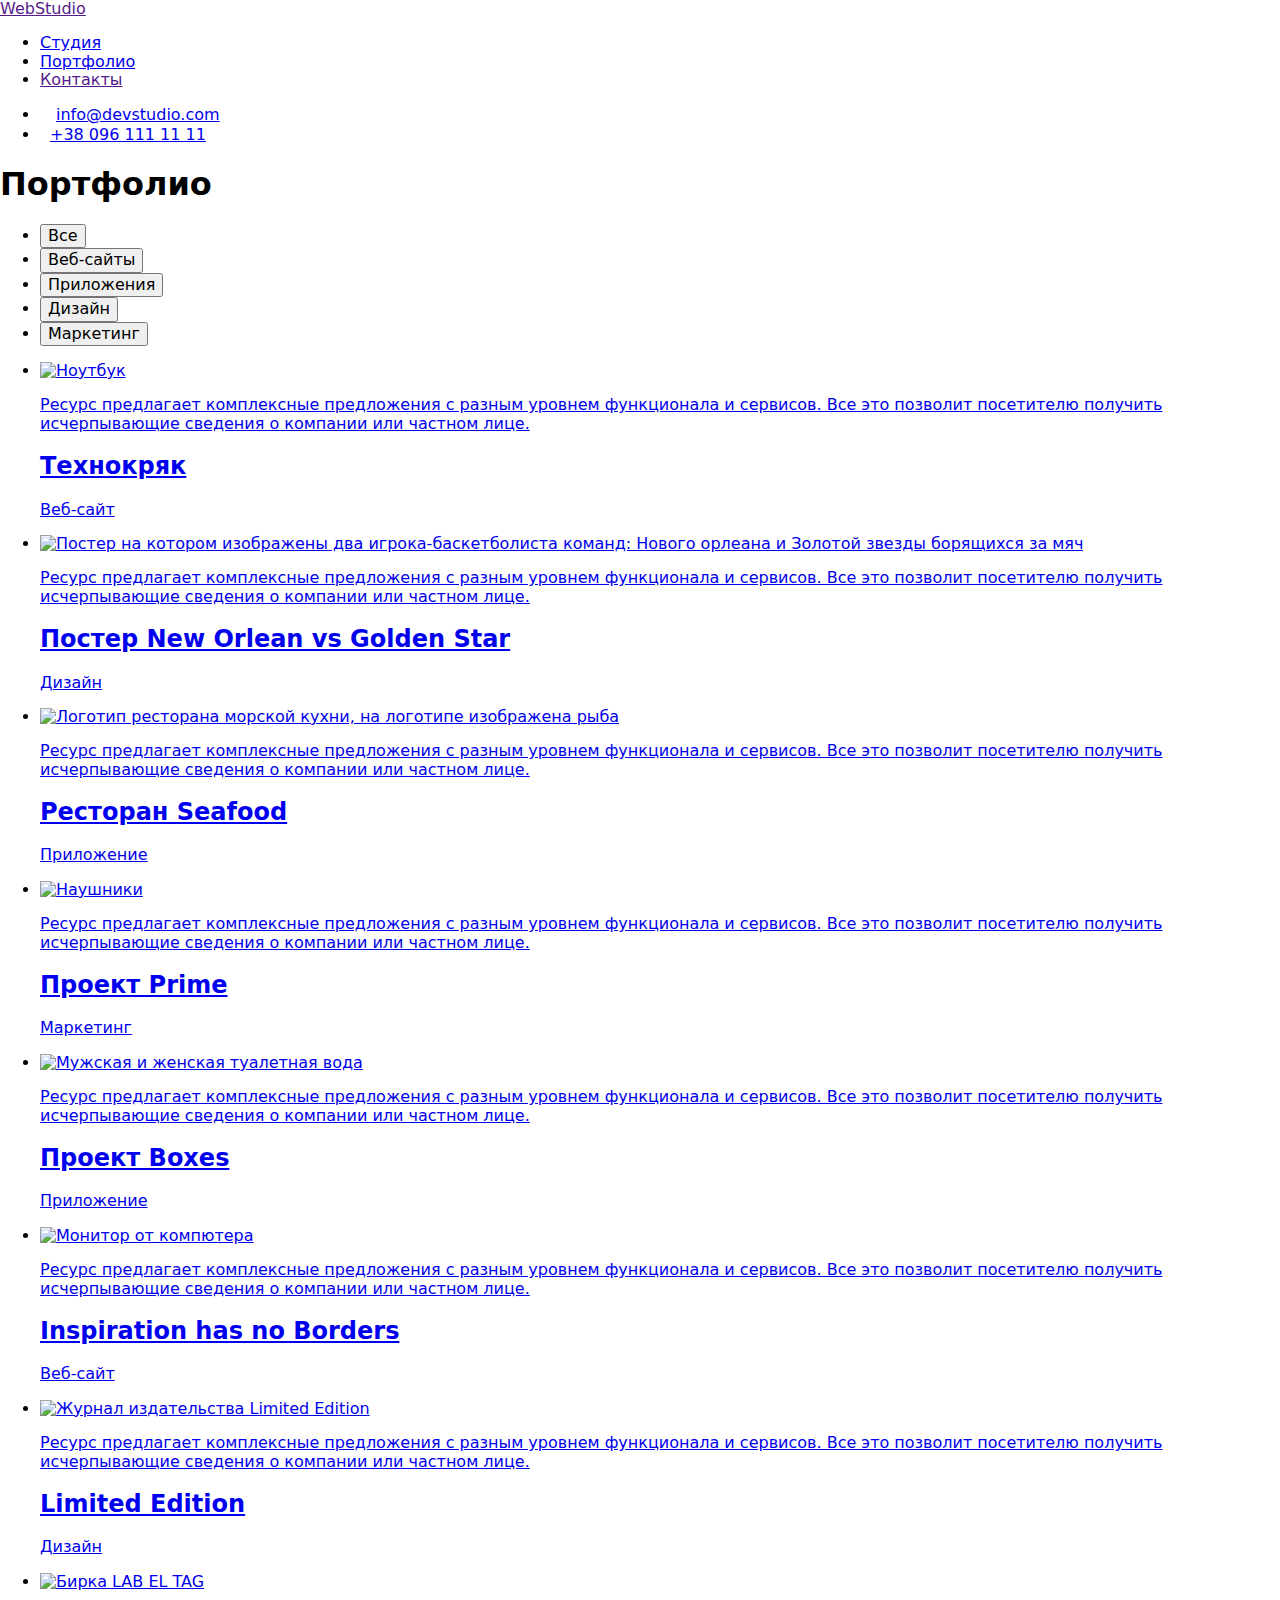
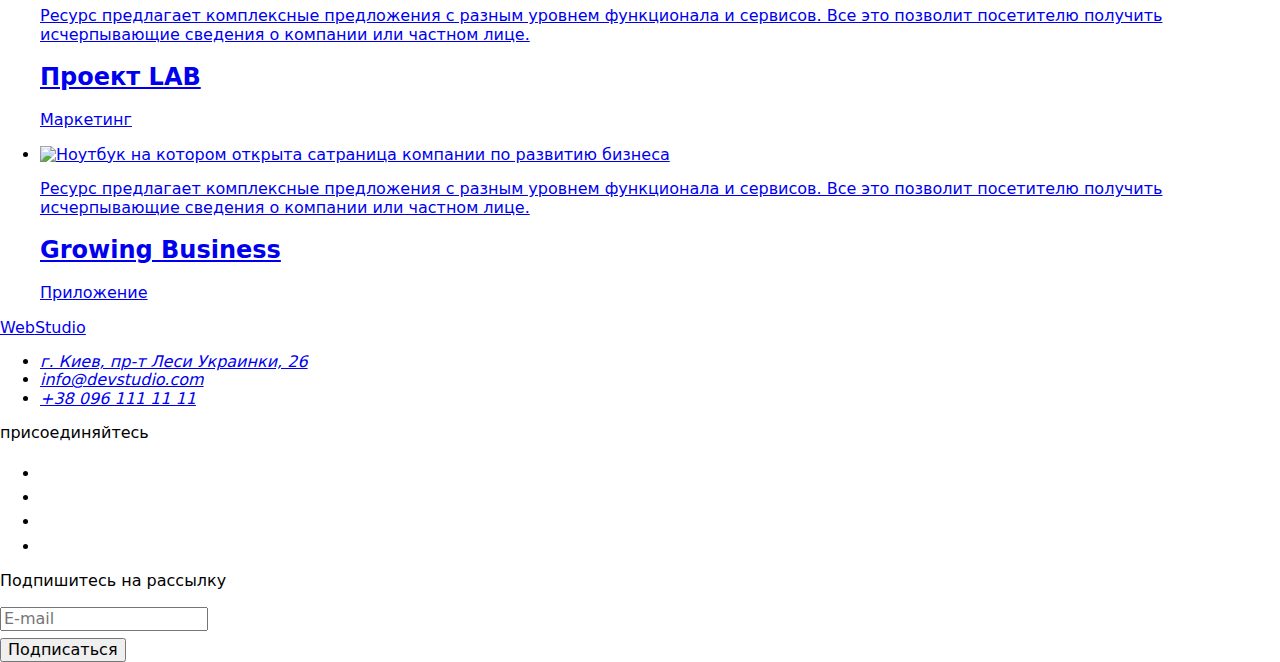
==== portfolio.html @ 3c541a1c "Add files via upload" ====
<!DOCTYPE html>
<html lang="ru">
  <head>
    <meta charset="UTF-8" />
    <meta http-equiv="X-UA-Compatible" content="IE=edge" />
    <meta name="viewport" content="width=device-width, initial-scale=1.0" />
    <title>Portfolio</title>
    <link rel="preconnect" href="https://fonts.googleapis.com" />
    <link rel="preconnect" href="https://fonts.gstatic.com" crossorigin />
    <link
      href="https://fonts.googleapis.com/css2?family=Raleway:wght@700&family=Roboto:wght@400;500;700;900&display=swap"
      rel="stylesheet"
    />
    <link
      rel="stylesheet"
      href="https://cdn.jsdelivr.net/npm/modern-normalize@1.1.0/modern-normalize.min.css"
    />
    <link rel="stylesheet" href="./css/styles.css" />
  </head>
  <body>
    <!-- Шапка сайта -->
    <header class="header-line">
      <div class="container main-nav">
        <nav class="main-nav">
          <a href="" class="logo link"><span class="accent">Web</span>Studio</a>
          <ul class="navigation-header-list list">
            <li class="item"><a href="index.html" class="link">Студия</a></li>
            <li class="item"><a href="portfolio.html" class="link current">Портфолио</a></li>
            <li class="item"><a href="" class="link">Контакты</a></li>
          </ul>
        </nav>
        <ul class="contacts-header-list list">
          <li class="item">
            <a href="mailto:info@devstudio.com" class="email link"
              ><svg class="icon-header" width="16" height="12">
                <use href="./images/sprite.svg#icon-envelope"></use></svg
              >info@devstudio.com</a
            >
          </li>
          <li class="item">
            <a href="tel:+380961111111" class="phone link"
              ><svg class="icon-header" width="10" height="16">
                <use href="./images/sprite.svg#icon-smartphone"></use></svg
              >+38 096 111 11 11</a
            >
          </li>
        </ul>
      </div>
    </header>
    <main>
      <!-- Портфолио -->
      <section class="section portfolio">
        <div class="container">
          <h1 class="visually-hidden">Портфолио</h1>
          <!-- Фильтр представленый списком кнопок -->
          <ul class="button-list list">
            <li class="btn-item"><button type="button" class="portfolio-btn">Все</button></li>
            <li class="btn-item"><button type="button" class="portfolio-btn">Веб-сайты</button></li>
            <li class="btn-item">
              <button type="button" class="portfolio-btn">Приложения</button>
            </li>
            <li class="btn-item"><button type="button" class="portfolio-btn">Дизайн</button></li>
            <li class="btn-item"><button type="button" class="portfolio-btn">Маркетинг</button></li>
          </ul>
          <!-- Элементы фильтруущиеся списком кнопок -->
          <ul class="portfolio-list list">
            <li class="portfolio-item">
              <a href="#" class="portfolio-link">
                <div class="picture">
                  <img src="./images/img-P-1.jpg" alt="Ноутбук" width="370" height="294" />
                  <p class="submenu">
                    Ресурс предлагает комплексные предложения с разным уровнем функционала и
                    сервисов. Все это позволит посетителю получить исчерпывающие сведения о компании
                    или частном лице.
                  </p>
                </div>
                <div class="portfolio-content-direction">
                  <h2 class="portfolio-content">Технокряк</h2>
                  <p class="portfolio-direction">Веб-сайт</p>
                </div>
              </a>
            </li>
            <li class="portfolio-item">
              <a href="#" class="portfolio-link">
                <div class="picture">
                  <img
                    src="./images/img-P-2.jpg"
                    alt="Постер на котором изображены два игрока-баскетболиста команд: Нового орлеана и Золотой звезды борящихся за мяч"
                    width="370"
                    height="294"
                  />
                  <p class="submenu">
                    Ресурс предлагает комплексные предложения с разным уровнем функционала и
                    сервисов. Все это позволит посетителю получить исчерпывающие сведения о компании
                    или частном лице.
                  </p>
                </div>
                <div class="portfolio-content-direction">
                  <h2 lang="en" class="portfolio-content">Постер New Orlean vs Golden Star</h2>
                  <p class="portfolio-direction">Дизайн</p>
                </div>
              </a>
            </li>
            <li class="portfolio-item">
              <a href="#" class="portfolio-link">
                <div class="picture">
                  <img
                    src="./images/img-P-3.jpg"
                    alt="Логотип ресторана морской кухни, на логотипе изображена рыба"
                    width="370"
                    height="294"
                  />
                  <p class="submenu">
                    Ресурс предлагает комплексные предложения с разным уровнем функционала и
                    сервисов. Все это позволит посетителю получить исчерпывающие сведения о компании
                    или частном лице.
                  </p>
                </div>
                <div class="portfolio-content-direction">
                  <h2 lang="en" class="portfolio-content">Ресторан Seafood</h2>
                  <p class="portfolio-direction">Приложение</p>
                </div>
              </a>
            </li>
            <li class="portfolio-item">
              <a href="#" class="portfolio-link">
                <div class="picture">
                  <img src="./images/img-P-4.jpg" alt="Наушники" width="370" height="294" />
                  <p class="submenu">
                    Ресурс предлагает комплексные предложения с разным уровнем функционала и
                    сервисов. Все это позволит посетителю получить исчерпывающие сведения о компании
                    или частном лице.
                  </p>
                </div>
                <div class="portfolio-content-direction">
                  <h2 lang="en" class="portfolio-content">Проект Prime</h2>
                  <p class="portfolio-direction">Маркетинг</p>
                </div>
              </a>
            </li>
            <li class="portfolio-item">
              <a href="#" class="portfolio-link">
                <div class="picture">
                  <img
                    src="./images/img-P-5.jpg"
                    alt="Мужская и женская туалетная вода"
                    width="370"
                    height="294"
                  />
                  <p class="submenu">
                    Ресурс предлагает комплексные предложения с разным уровнем функционала и
                    сервисов. Все это позволит посетителю получить исчерпывающие сведения о компании
                    или частном лице.
                  </p>
                </div>
                <div class="portfolio-content-direction">
                  <h2 lang="en" class="portfolio-content">Проект Boxes</h2>
                  <p class="portfolio-direction">Приложение</p>
                </div>
              </a>
            </li>
            <li class="portfolio-item">
              <a href="#" class="portfolio-link">
                <div class="picture">
                  <img
                    src="./images/img-P-6.jpg"
                    alt="Монитор от компютера"
                    width="370"
                    height="294"
                  />
                  <p class="submenu">
                    Ресурс предлагает комплексные предложения с разным уровнем функционала и
                    сервисов. Все это позволит посетителю получить исчерпывающие сведения о компании
                    или частном лице.
                  </p>
                </div>
                <div class="portfolio-content-direction">
                  <h2 lang="en" class="portfolio-content">Inspiration has no Borders</h2>
                  <p class="portfolio-direction">Веб-сайт</p>
                </div>
              </a>
            </li>
            <li class="portfolio-item">
              <a href="#" class="portfolio-link">
                <div class="picture">
                  <img
                    src="./images/img-P-7.jpg"
                    alt="Журнал издательства Limited Edition"
                    width="370"
                    height="294"
                  />
                  <p class="submenu">
                    Ресурс предлагает комплексные предложения с разным уровнем функционала и
                    сервисов. Все это позволит посетителю получить исчерпывающие сведения о компании
                    или частном лице.
                  </p>
                </div>
                <div class="portfolio-content-direction">
                  <h2 lang="en" class="portfolio-content">Limited Edition</h2>
                  <p class="portfolio-direction">Дизайн</p>
                </div>
              </a>
            </li>
            <li class="portfolio-item">
              <a href="#" class="portfolio-link">
                <div class="picture">
                  <img src="./images/img-P-8.jpg" alt="Бирка LAB EL TAG" width="370" height="294" />
                  <p class="submenu">
                    Ресурс предлагает комплексные предложения с разным уровнем функционала и
                    сервисов. Все это позволит посетителю получить исчерпывающие сведения о компании
                    или частном лице.
                  </p>
                </div>
                <div class="portfolio-content-direction">
                  <h2 lang="en" class="portfolio-content">Проект LAB</h2>
                  <p class="portfolio-direction">Маркетинг</p>
                </div>
              </a>
            </li>
            <li class="portfolio-item">
              <a href="#" class="portfolio-link">
                <div class="picture">
                  <img
                    src="./images/img-P-9.jpg"
                    alt="Ноутбук на котором открыта сатраница компании по развитию бизнеса"
                    width="370"
                    height="294"
                  />
                  <p class="submenu">
                    Ресурс предлагает комплексные предложения с разным уровнем функционала и
                    сервисов. Все это позволит посетителю получить исчерпывающие сведения о компании
                    или частном лице.
                  </p>
                </div>
                <div class="portfolio-content-direction">
                  <h2 lang="en" class="portfolio-content">Growing Business</h2>
                  <p class="portfolio-direction">Приложение</p>
                </div>
              </a>
            </li>
          </ul>
        </div>
      </section>
    </main>
    <!-- Подвал сайта -->
    <footer class="footer">
      <div class="container contacts">
        <div class="address-contacts">
          <a href="./index.html" class="footer-logo link"><span class="accent">Web</span>Studio</a>
          <address>
            <ul class="footer-list list">
              <li class="footer-item">
                <a
                  href="https://goo.gl/maps/5S5dMyk2Rb5R47MP8"
                  target="_blank"
                  rel="noopener noreferrer"
                  class="footer-office link"
                  >г. Киев, пр-т Леси Украинки, 26</a
                >
              </li>
              <li class="footer-item">
                <a href="mailto:info@devstudio.com" class="footer-contact link"
                  >info@devstudio.com</a
                >
              </li>
              <li class="footer-item">
                <a href="tel:+380961111111" class="footer-contact link">+38 096 111 11 11</a>
              </li>
            </ul>
          </address>
        </div>
        <div class="socials-contacts">
          <p class="team-name-footer">присоединяйтесь</p>
          <ul class="socials-footer list">
            <li class="socials-item">
              <a
                class="socials-link-footer link"
                href=""
                target="_blank"
                rel="noopener noreferrer"
                aria-label="иконка Instagram"
              >
                <svg class="socials-icom" width="20" height="20">
                  <use href="./images/sprite.svg#icon-instagram"></use>
                </svg>
              </a>
            </li>
            <li class="socials-item">
              <a
                class="socials-link-footer link"
                href=""
                target="_blank"
                rel="noopener noreferrer"
                aria-label="иконка Twitter"
              >
                <svg class="socials-icom" width="20" height="20">
                  <use href="./images/sprite.svg#icon-twitter"></use>
                </svg>
              </a>
            </li>
            <li class="socials-item">
              <a
                class="socials-link-footer link"
                href=""
                target="_blank"
                rel="noopener noreferrer"
                aria-label="иконка Facebook"
              >
                <svg class="socials-icom" width="20" height="20">
                  <use href="./images/sprite.svg#icon-facebook"></use>
                </svg>
              </a>
            </li>
            <li class="socials-item">
              <a
                class="socials-link-footer link"
                href=""
                target="_blank"
                rel="noopener noreferrer"
                aria-label="иконка Linkedin"
              >
                <svg class="socials-icom" width="20" height="20">
                  <use href="./images/sprite.svg#icon-linkedin"></use>
                </svg>
              </a>
            </li>
          </ul>
        </div>
        <div class="footer-mailing-lists">
          <p class="invitation-mailing-lists">Подпишитесь на рассылку</p>
          <form class="box-invitation-mailing-lists">
            <div class="footer-mailing-address">
              <label class="mailing-address-mailing-lists" for="footer-mailing-address">
                <input
                  type="email-mailing-lists"
                  class="email-mailing-lists"
                  name="mailing-address-mailing-lists"
                  id="mailing-address-mailing-listsmail"
                  placeholder="E-mail"
                />
              </label>
            </div>
            <div class="footer-button-subscribe">
              <button class="button-subscribe" type="button-subscribe">Подписаться</button>
              <svg class="icon-send" width="24" height="24"></svg>
            </div>
          </form>
        </div>
      </div>
    </footer>
    <script src="./js/modal.js"></script>
  </body>
</html>
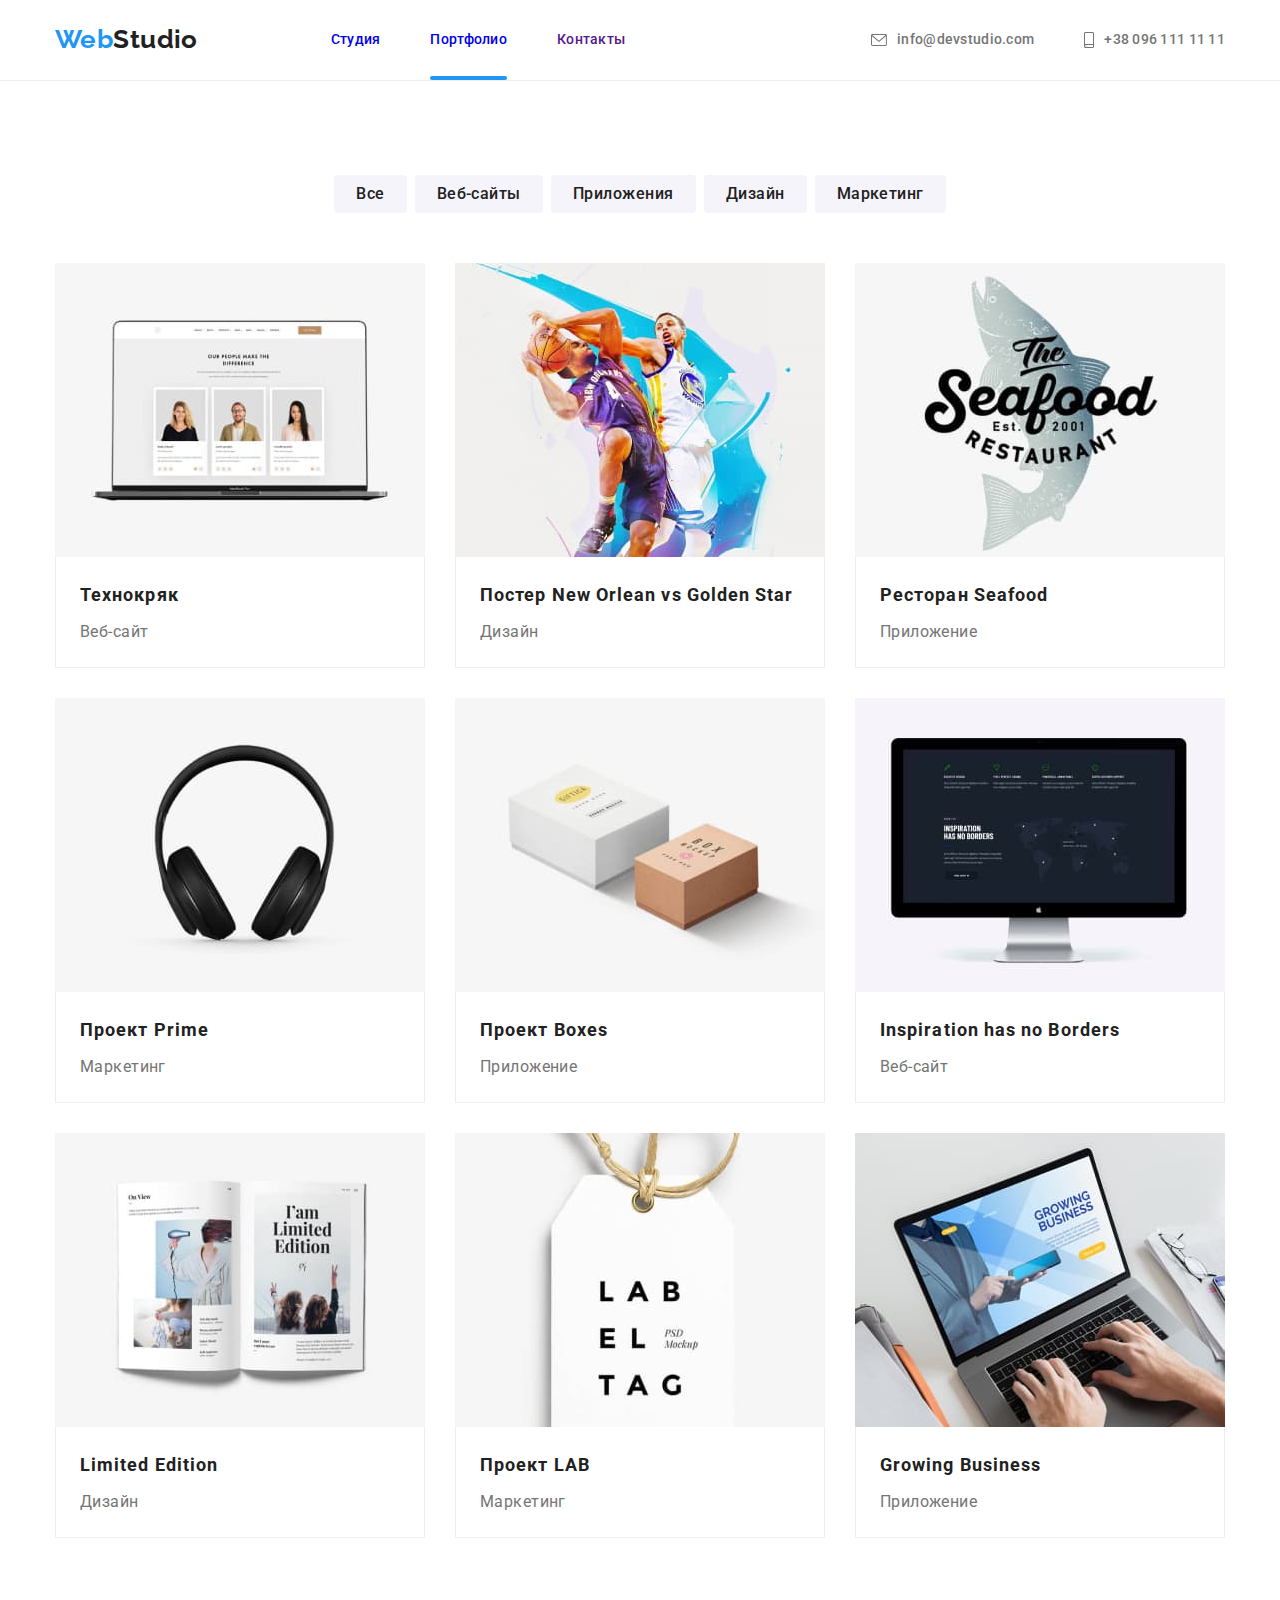
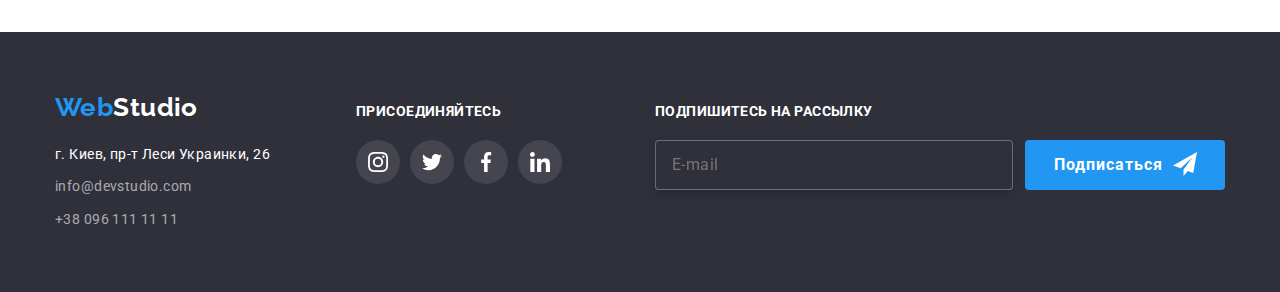
==== commit fe3dca66: "Создал код для хедера и раздела преимущества по методологии ВЕМ" ====
--- a/portfolio.html
+++ b/portfolio.html
@@ -19,27 +19,33 @@
   </head>
   <body>
     <!-- Шапка сайта -->
-    <header class="header-line">
-      <div class="container main-nav">
-        <nav class="main-nav">
-          <a href="" class="logo link"><span class="accent">Web</span>Studio</a>
-          <ul class="navigation-header-list list">
-            <li class="item"><a href="index.html" class="link">Студия</a></li>
-            <li class="item"><a href="portfolio.html" class="link current">Портфолио</a></li>
-            <li class="item"><a href="" class="link">Контакты</a></li>
+    <header class="header__line" id="header">
+      <div class="container header__container">
+        <nav class="header__main-nav">
+          <a href="" class="header__logo-link-list"
+            ><span class="header__accent">Web</span>Studio</a
+          >
+          <ul class="header__navigation-list">
+            <li class="header__navigation-item">
+              <a href="index.html" class="link">Студия</a>
+            </li>
+            <li class="header__navigation-item">
+              <a href="portfolio.html" class="header__link-current">Портфолио</a>
+            </li>
+            <li class="header__navigation-item"><a href="" class="link">Контакты</a></li>
           </ul>
         </nav>
-        <ul class="contacts-header-list list">
-          <li class="item">
-            <a href="mailto:info@devstudio.com" class="email link"
-              ><svg class="icon-header" width="16" height="12">
+        <ul class="header__contacts-list list">
+          <li class="header__contacts-item">
+            <a href="mailto:info@devstudio.com" class="header__contacts-email link"
+              ><svg class="header__icon" width="16" height="12">
                 <use href="./images/sprite.svg#icon-envelope"></use></svg
               >info@devstudio.com</a
             >
           </li>
-          <li class="item">
-            <a href="tel:+380961111111" class="phone link"
-              ><svg class="icon-header" width="10" height="16">
+          <li class="header__contacts-item">
+            <a href="tel:+380961111111" class="header__contacts-phone link"
+              ><svg class="header__icon" width="10" height="16">
                 <use href="./images/sprite.svg#icon-smartphone"></use></svg
               >+38 096 111 11 11</a
             >
--- a/css/styles.css
+++ b/css/styles.css
@@ -0,0 +1,922 @@
+:root {
+  --main-font: 'Roboto', sans-serif;
+  --secondary-font: 'Raleway', sans-serif;
+  /* Цвет текста */
+  --basic-color: #212121;
+  --secondary-color: #757575;
+  --logo-color: #000000;
+  --logo-footer: #ffffff;
+  --contacts-footer: #ffffff;
+  --contacts-list-footer: rgba(255, 255, 255, 0.6);
+  --title: #ffffff;
+  --button: #ffffff;
+  --office: #ffffff;
+  --item: #ffffff;
+  /* Цвет фона */
+  --dark-bg: #2f303a;
+  --secondary-bg: #f5f4fa;
+  /* Акцент цвета текста и фона*/
+  --accent-color: #2196f3;
+  --accent-color-hover: #188ce8;
+  /* Цвет линий*/
+  --card-line: #eeeeee;
+  /* Переменная зазоров между карточками*/
+  --filter-list-card: 30px;
+  /* Функция разделения времени в переходах*/
+  --timing-function: cubic-bezier(0.4, 0, 0.2, 1);
+}
+body {
+  font-family: var(--main-font);
+  color: var(--basic-color);
+  font-size: 14px;
+  letter-spacing: 0.03em;
+  background-color: #ffffff;
+}
+.visually-hidden {
+  position: absolute;
+  width: 1px;
+  height: 1px;
+  margin: -1px;
+  border: 0;
+  padding: 0;
+  white-space: nowrap;
+  clip-path: inset(100%);
+  clip: rect(0 0 0 0);
+  overflow: hidden;
+}
+address {
+  font-style: normal;
+}
+textarea {
+  resize: none;
+  width: 448px;
+  height: 120px;
+  padding: 12px 16px;
+  font-style: normal;
+  font-weight: 400;
+  font-size: 14px;
+  line-height: 1.14px;
+  letter-spacing: 0.01em;
+  color: rgba(117, 117, 117, 0.5);
+}
+/* Убираем маркеры неупорядоченого списка */
+.list {
+  padding: 0;
+  margin: 0;
+  list-style: none;
+}
+/* Убираем декорацыю текста */
+.link {
+  text-decoration: none;
+}
+/* скидываем margin селекторам тегов */
+ul,
+p,
+h1,
+h2,
+h3 {
+  margin-top: 0;
+  margin-bottom: 0;
+}
+img {
+  display: block;
+  max-width: 100%;
+  height: auto;
+}
+.container {
+  margin-left: auto;
+  margin-right: auto;
+  width: 1200px;
+  padding-left: 15px;
+  padding-right: 15px;
+}
+.section {
+  padding-top: 94px;
+  padding-bottom: 94px;
+}
+/* ------------------ Шапка ------------------ */
+.header__line {
+  border-bottom: 1px solid var(--card-line);
+}
+.header__contacts-list {
+  display: flex;
+  align-items: center;
+  margin-left: auto;
+  list-style: none;
+}
+.header__contacts-list .header__contacts-item + .header__contacts-item {
+  margin-left: 50px;
+}
+.header__container {
+  display: flex;
+  align-items: center;
+}
+.header__main-nav {
+  display: flex;
+  align-items: center;
+}
+/* Ссылка с логотипом */
+.header__accent {
+  color: var(--accent-color);
+}
+.header__logo-link-list {
+  text-decoration: none;
+  list-style: none;
+  padding: 24px 0px 25px;
+  color: var(--main-font);
+  font-family: var(--secondary-font);
+  font-weight: 700;
+  font-size: 26px;
+  line-height: 1.19;
+}
+/* Список навигации */
+.header__navigation-list {
+  list-style: none;
+  display: flex;
+}
+.header__navigation-item {
+  align-items: center;
+  margin-left: 93px;
+  position: relative;
+  padding: 32px 0px;
+  font-weight: 500;
+  line-height: 1.14;
+  font-style: normal;
+  color: var(--basic-color);
+  letter-spacing: 0.02em;
+  transition: color 250ms var(--timing-function);
+}
+.header__navigation-list .header__navigation-item + .header__navigation-item {
+  margin-left: 50px;
+}
+.header__link:hover,
+.header__link:focus {
+  color: var(--accent-color);
+}
+.header__link-current:hover,
+.header__link-current:focus {
+  color: var(--accent-color);
+}
+.header__link {
+  text-decoration: none;
+}
+.header__link-current {
+  text-decoration: none;
+}
+/* Список контактов */
+.header__contacts-email {
+  padding: 32px 0px;
+  font-weight: 500;
+  display: flex;
+  align-items: center;
+  line-height: 1.14;
+  letter-spacing: 0.02em;
+  font-style: normal;
+  color: var(--secondary-color);
+  transition: color 250ms var(--timing-function);
+}
+.header__contacts-email:hover,
+.header__contacts-email:focus {
+  color: var(--accent-color);
+}
+.header__contacts-phone {
+  padding: 32px 0px;
+  font-weight: 500;
+  display: flex;
+  align-items: center;
+  line-height: 1.14;
+  letter-spacing: 0.02em;
+  font-style: normal;
+  color: var(--secondary-color);
+  transition: color 250ms var(--timing-function);
+}
+.header__contacts-phone:hover,
+.header__contacts-phone:focus {
+  color: var(--accent-color);
+}
+/* Иконки конверта и смартфона*/
+.header__icon {
+  margin-right: 10px;
+  fill: currentColor;
+}
+/* Декорации ссылок шапки сайта (акцент нахождения на разделе) */
+.header__link-current::after {
+  position: absolute;
+  bottom: 0;
+  left: 0;
+  content: '';
+  display: block;
+  width: 100%;
+  height: 4px;
+  border-radius: 2px;
+  background-color: var(--accent-color);
+}
+/* ------------------ Герой ------------------ */
+/* Заглавие */
+.hero {
+  max-width: 1600px;
+  height: 600px;
+  margin-left: auto;
+  margin-right: auto;
+  text-align: center;
+  background-color: var(--dark-bg);
+  background-image: linear-gradient(to right, rgba(47, 48, 58, 0.4), rgba(47, 48, 58, 0.4)),
+    url(../images/bg-hero.jpg);
+  background-repeat: no-repeat;
+  background-size: cover;
+  background-position: center;
+  padding-top: 200px;
+  padding-bottom: 200px;
+}
+.hero-title {
+  margin-bottom: 30px;
+  margin-left: auto;
+  margin-right: auto;
+  width: 696px;
+  font-weight: 900;
+  font-size: 44px;
+  line-height: 1.36;
+  text-align: center;
+  color: var(--title);
+  letter-spacing: 0.06em;
+  text-transform: uppercase;
+}
+/* Кнопка заказа услуги */
+.hero-button {
+  border-radius: 4px;
+  border: none;
+  padding: 10px 32px;
+  min-width: 200px;
+  box-shadow: 0px 4px 4px rgba(0, 0, 0, 0.15);
+  font-family: var(--main-font);
+  font-weight: 700;
+  font-size: 16px;
+  line-height: 1.87;
+  letter-spacing: 0.06em;
+  background-color: var(--accent-color);
+  color: var(--button);
+  cursor: pointer;
+  transition: background-color 250ms var(--timing-function);
+}
+.hero-button:hover,
+.hero-button:focus {
+  background-color: var(--accent-color-hover);
+}
+/* ----------------------Модальное окно-------------------- */
+.backdrop {
+  position: fixed;
+  left: 0;
+  top: 0;
+  width: 100%;
+  height: 100%;
+  z-index: 100;
+  transition: opacity 250ms var(--timing-function), visibility 250ms var(--timing-function);
+}
+.backdrop.is-hidden {
+  opacity: 0;
+  visibility: hidden;
+  pointer-events: none;
+}
+.modal {
+  position: absolute;
+  top: 50%;
+  left: 50%;
+  transform: translate(-50%, -50%);
+  width: 528px;
+  padding: 40px;
+  background-color: #ffffff;
+  box-shadow: 0px 1px 3px rgba(0, 0, 0, 0.12), 0px 1px 1px rgba(0, 0, 0, 0.14),
+    0px 2px 1px rgba(0, 0, 0, 0.2);
+  border-radius: 4px;
+}
+.modal-btn-close {
+  position: absolute;
+  top: 8px;
+  right: 8px;
+  display: flex;
+  align-items: center;
+  justify-content: center;
+  width: 30px;
+  height: 30px;
+  background: #ffffff;
+  border: 1px solid rgba(0, 0, 0, 0.1);
+  border-radius: 50%;
+  cursor: pointer;
+}
+.icon-vector-btn:checked + .modal-btn-close::after {
+  color: var(--accent-color-hover);
+}
+.icon-vector-btn {
+  color: #000000;
+  fill: currentColor;
+  transition: color 250ms var(--timing-function);
+}
+.icon-vector-btn:hover {
+  color: var(--accent-color-hover);
+}
+.modal-window-ad {
+  padding: 0;
+  margin-right: auto;
+  margin-left: auto;
+  margin-bottom: 12px;
+  font-style: normal;
+  font-weight: 700;
+  font-size: 20px;
+  line-height: 1.15;
+  text-align: center;
+  letter-spacing: 0.03em;
+  width: 448px;
+  color: #212121;
+}
+.modal-window-field {
+  display: flex;
+  flex-direction: column;
+}
+.input-information {
+  display: flex;
+  font-style: normal;
+  font-weight: 400;
+  font-size: 12px;
+  line-height: 1.16;
+  letter-spacing: 0.01em;
+  color: #757575;
+  align-items: flex-start;
+}
+.input-field {
+  position: relative;
+  display: flex;
+  flex-direction: column;
+}
+.form-input {
+  padding-left: 42px;
+  max-width: 448px;
+  min-height: 40px;
+  border: 1px solid rgba(33, 33, 33, 0.2);
+  border-radius: 4px;
+  cursor: pointer;
+  transition: border-color 250ms var(--timing-function);
+}
+.input-field textarea {
+  border: 1px solid rgba(33, 33, 33, 0.2);
+  border-radius: 4px;
+  cursor: pointer;
+  transition: border-color 250ms var(--timing-function);
+}
+.form-input:not(:last-child) {
+  margin-bottom: 10px;
+}
+.input-information:not(:last-child) {
+  margin-bottom: 4px;
+}
+.form-input:hover {
+  border-color: var(--accent-color-hover);
+}
+.form-input:focus {
+  outline: transparent var(--accent-color-hover);
+}
+.input-field textarea:hover {
+  border-color: var(--accent-color-hover);
+}
+.input-field textarea:focus {
+  outline: transparent var(--accent-color-hover);
+}
+.icon-checkbox {
+  position: absolute;
+  top: 35px;
+  left: 12px;
+  transform: translateY(-35%);
+  color: #212121;
+  fill: currentColor;
+  transition: color 250ms var(--timing-function);
+}
+.input-field:focus-within > .icon-checkbox {
+  color: var(--accent-color-hover);
+}
+.input-field:hover > .icon-checkbox {
+  color: var(--accent-color-hover);
+}
+.form-input:focus {
+  border-color: var(--accent-color-hover);
+}
+.input-field textarea:focus {
+  border-color: var(--accent-color-hover);
+}
+.input-information textarea::placeholder {
+  font-style: normal;
+}
+.modal-window-checkbox input[type='checkbox'] {
+  -webkit-appearance: none;
+  -moz-appearance: none;
+  appearance: none;
+}
+.icon-vector-checkbox {
+  display: inline-block;
+  color: #212121;
+  cursor: pointer;
+}
+.checkbox:checked + .icon-vector-checkbox {
+  background-color: var(--accent-color);
+  background-image: url('../images/icons/icon-tick-checkbox.svg');
+  background-size: contain;
+  background-origin: border-box;
+}
+.modal-window-checkbox {
+  padding: 0;
+  margin-right: auto;
+  margin-left: auto;
+  margin-top: 20px;
+  margin-bottom: 30px;
+  font-style: normal;
+  font-weight: 400;
+  font-size: 14px;
+  line-height: 1.71;
+  letter-spacing: 0.03em;
+  color: #757575;
+}
+.contract-conditions-checkbox {
+  padding: 0;
+  margin-right: auto;
+  margin-left: auto;
+  margin-top: 20px;
+  margin-bottom: 30px;
+  font-style: normal;
+  font-weight: 400;
+  font-size: 14px;
+  line-height: 1.71;
+  letter-spacing: 0.03em;
+  text-decoration-line: underline;
+  color: var(--accent-color);
+  transition: color 250ms var(--timing-function);
+}
+.contract-conditions-checkbox:hover,
+.contract-conditions-checkbox:focus {
+  color: var(--accent-color-hover);
+}
+.modal-button-send {
+  padding: 10px 55px;
+  padding-right: auto;
+  margin-left: auto;
+  width: 200px;
+  min-width: 89px;
+  font-style: normal;
+  font-weight: 700;
+  font-size: 16px;
+  line-height: 1.87;
+  letter-spacing: 0.06em;
+  color: #ffffff;
+  background: var(--accent-color);
+  border-radius: 4px;
+  border: none;
+  cursor: pointer;
+  transition: background-color 250ms var(--timing-function);
+  transition: box-shadow 250ms var(--timing-function);
+}
+.modal-button-send:hover,
+.modal-button-send:focus {
+  background-color: var(--accent-color-hover);
+  box-shadow: 0px 4px 4px rgba(0, 0, 0, 0.15);
+}
+/* ------------------ Приемущества ------------------ */
+/* Приемущества работы */
+.priority {
+  padding-bottom: 0px;
+}
+.priority-list {
+  display: flex;
+  justify-content: center;
+}
+.priority-item {
+  width: 270px;
+}
+.priority-item:not(:last-child) {
+  margin-right: var(--filter-list-card);
+}
+.priority-item__subtitle {
+  font-weight: 700;
+  margin-bottom: 10px;
+  line-height: 1.14;
+  font-size: 14px;
+  color: var(--basic-color);
+  text-transform: uppercase;
+}
+/* Иконки */
+.priority-item__icon {
+  display: flex;
+  justify-content: center;
+  align-items: center;
+  height: 120px;
+  margin-bottom: 30px;
+  background: #f5f4fa;
+  border-radius: 4px;
+}
+/* Текстовый контент к приемуществам работы */
+.priority-item__text {
+  font-weight: 400;
+  line-height: 1.71;
+  color: var(--secondary-color);
+}
+/* ------------------ Работы ------------------ */
+/* Чем мы занмаемся */
+.works-title {
+  margin-bottom: 50px;
+  font-weight: 700;
+  line-height: 1.17;
+  font-size: 36px;
+  text-align: center;
+  color: var(--basic-color);
+}
+.works-list {
+  display: flex;
+}
+.works-item:not(:last-child) {
+  margin-right: var(--filter-list-card);
+}
+.works-item {
+  position: relative;
+}
+.box-works-description {
+  position: absolute;
+  bottom: 0;
+  left: 0;
+  display: flex;
+  justify-content: center;
+  width: 100%;
+  height: 70px;
+  padding: 0;
+  margin: 0;
+  font-weight: bold;
+  text-transform: uppercase;
+  color: #ffffff;
+  background-color: rgba(47, 48, 58, 0.8);
+}
+.works-description {
+  margin-top: 27px;
+  font-weight: 700;
+  font-size: 14px;
+  line-height: 1.14;
+  align-items: center;
+  letter-spacing: 0.03em;
+}
+/* ------------------ Команда ------------------ */
+/* Наша команда */
+.team {
+  background-color: var(--secondary-bg);
+}
+.team-title {
+  margin-bottom: 50px;
+  font-weight: 700;
+  line-height: 1.17;
+  font-size: 36px;
+  text-align: center;
+  color: var(--basic-color);
+}
+.team-list {
+  display: flex;
+}
+.team-item {
+  background-color: var(--item);
+  box-shadow: 0px 1px 3px rgba(0, 0, 0, 0.12), 0px 1px 1px rgba(0, 0, 0, 0.14),
+    0px 2px 1px rgba(0, 0, 0, 0.2);
+  border-radius: 0px 0px 4px 4px;
+}
+.team-item:not(:last-child) {
+  margin-right: var(--filter-list-card);
+}
+.team-descr {
+  padding-top: 30px;
+  padding-bottom: 30px;
+}
+/* Список имен представителей нашей команди */
+.team-name {
+  margin-bottom: 10px;
+  font-weight: 500;
+  line-height: 1.19;
+  font-size: 16px;
+  text-align: center;
+  color: var(--basic-color);
+}
+/* Должности представителей нашей команды */
+.team-position {
+  margin-bottom: 16px;
+  font-weight: 400;
+  line-height: 1.19;
+  font-size: 16px;
+  text-align: center;
+  color: var(--secondary-color);
+}
+/* Соцыальные сети представителей нашей команды */
+.socials {
+  display: flex;
+  justify-content: center;
+  align-items: center;
+}
+.socials-item:not(:last-child) {
+  margin-right: 10px;
+}
+.socials-link {
+  display: flex;
+  justify-content: center;
+  align-items: center;
+  width: 44px;
+  height: 44px;
+  background-color: #ffffff;
+  color: #afb1b8;
+  border-radius: 50%;
+  transition: background-color 250ms var(--timing-function), color 250ms var(--timing-function);
+}
+.socials-link:hover,
+.socials-link:focus {
+  background-color: #2196f3;
+  color: #ffffff;
+}
+.socials-icom {
+  fill: currentColor;
+}
+/*-------------- Постоянные клиенти --------------*/
+.klient-title {
+  margin-bottom: 50px;
+  font-weight: 700;
+  line-height: 1.17;
+  font-size: 36px;
+  text-align: center;
+  color: var(--basic-color);
+}
+.klient-list {
+  display: flex;
+  justify-content: center;
+}
+.klient-item:not(:last-child) {
+  margin-right: 30px;
+}
+.logo-klient {
+  fill: currentColor;
+}
+.klient-link {
+  display: flex;
+  justify-content: center;
+  align-items: center;
+  background-color: #ffffff;
+  color: #afb1b8;
+  width: 170px;
+  height: 92px;
+  border: 1px solid #afb1b8;
+  border-radius: 4px;
+  transition: border 250ms var(--timing-function), color 250ms var(--timing-function);
+}
+.klient-link:hover,
+.klient-link:focus {
+  border: 1px solid #2196f3;
+  color: #2196f3;
+}
+/* ----------------------- Портфолио -----------------------*/
+/* Кнопки фильтров из списка кнопок портфолио*/
+.portfolio-btn {
+  border-radius: 4px;
+  padding: 6px 22px;
+  border: none;
+  font-family: var(----main-font);
+  font-weight: 500;
+  font-size: 16px;
+  line-height: 1.62;
+  letter-spacing: 0.03em;
+  background-color: var(--secondary-bg);
+  color: var(--basic-color);
+  text-align: center;
+  cursor: pointer;
+  transition: background-color 250ms var(--timing-function), color 250ms var(--timing-function),
+    box-shadow 250ms var(--timing-function);
+}
+.portfolio-btn:hover,
+.portfolio-btn:focus {
+  background-color: var(--accent-color);
+  color: var(--button);
+  box-shadow: 0px 3px 1px rgba(0, 0, 0, 0.1), 0px 1px 2px rgba(0, 0, 0, 0.08),
+    0px 2px 2px rgba(0, 0, 0, 0.12);
+}
+.button-list {
+  display: flex;
+  justify-content: center;
+  margin-bottom: 50px;
+}
+.btn-item:not(:last-child) {
+  margin-right: 8px;
+}
+/* Контент и направление контента фильтрующигося списком портфолио */
+.portfolio-list {
+  display: flex;
+  flex-wrap: wrap;
+  margin-top: calc(-1 * var(--filter-list-card));
+  margin-left: calc(-1 * var(--filter-list-card));
+}
+.portfolio-list .portfolio-item {
+  flex-basis: calc(100% / 3 - var(--filter-list-card));
+  margin-top: var(--filter-list-card);
+  margin-left: var(--filter-list-card);
+  transition: box-shadow 250ms var(--timing-function);
+}
+.portfolio-content-direction {
+  padding: 20px 24px;
+  border: 1px solid var(--card-line);
+  border-top: none;
+}
+.portfolio-content {
+  margin-bottom: 4px;
+  font-weight: 700;
+  font-size: 18px;
+  line-height: 2;
+  letter-spacing: 0.06em;
+  color: var(--basic-color);
+}
+.portfolio-direction {
+  font-weight: 400;
+  font-size: 16px;
+  line-height: 1.87;
+  color: var(--secondary-color);
+}
+/* выбор позиции в портфолио*/
+.portfolio-link {
+  text-decoration: none;
+  display: block;
+  transition: box-shadow 250ms var(--timing-function);
+}
+.portfolio-link:hover,
+.portfolio-link:focus {
+  box-shadow: 0px 1px 1px rgba(0, 0, 0, 0.12), 0px 4px 4px rgba(0, 0, 0, 0.06),
+    1px 4px 6px rgba(0, 0, 0, 0.16);
+}
+/* Cубменю*/
+.picture {
+  position: relative;
+  overflow: hidden;
+}
+.submenu {
+  position: absolute;
+  bottom: 0;
+  width: 100%;
+  top: 0;
+  height: 100%;
+  padding: 63px 24px;
+  margin: 0;
+  list-style: none;
+  font-style: normal;
+  font-weight: 400;
+  font-size: 18px;
+  line-height: 1.55;
+  letter-spacing: 0.03em;
+  background: rgba(33, 150, 243, 0.9);
+  color: #ffffff;
+  transform: translateY(101%);
+  transition: transform 750ms;
+}
+.portfolio-link:hover .submenu,
+.portfolio-link:focus .submenu {
+  transform: translateY(0);
+}
+/* ------------------ Подвал ------------------ */
+/* Ссылка с логотипом футера */
+.footer {
+  display: flex;
+  background-color: var(--dark-bg);
+  padding-top: 60px;
+  padding-bottom: 60px;
+}
+.contacts {
+  display: flex;
+  align-items: baseline;
+}
+.address-contacts {
+  margin-right: 70px;
+}
+.footer-logo .accent {
+  color: var(--accent-color);
+}
+.footer-logo {
+  display: block;
+  margin-bottom: 20px;
+  color: var(--logo-footer);
+  font-family: var(--secondary-font);
+  font-weight: 700;
+  font-size: 26px;
+  line-height: 1.19;
+}
+.footer-item:not(:last-child) {
+  margin-bottom: 9px;
+}
+.footer-item {
+  width: 231px;
+}
+/* Список контактов футера */
+.footer-contact {
+  line-height: 1.71;
+  font-weight: 400;
+  color: var(--contacts-list-footer);
+}
+/* Почтовый адрес */
+.footer-office {
+  font-weight: 400;
+  line-height: 1.71;
+  color: var(--office);
+  transition: color 250ms var(--timing-function);
+}
+.footer-contact:hover,
+.footer-contact:focus,
+.footer-office:hover,
+.footer-office:focus {
+  color: var(--accent-color);
+}
+/* Соцыальные сети */
+.socials-footer {
+  display: flex;
+  margin-top: 20px;
+}
+.team-name-footer {
+  font-weight: 700;
+  line-height: 1.14;
+  color: #ffffff;
+  text-transform: uppercase;
+}
+.socials-link-footer {
+  display: flex;
+  justify-content: center;
+  align-items: center;
+  width: 44px;
+  height: 44px;
+  color: #ffffff;
+  border-radius: 50%;
+  background: rgba(255, 255, 255, 0.1);
+  transition: background-color 250ms var(--timing-function);
+}
+.socials-link-footer:hover,
+.socials-link-footer:focus {
+  background-color: #2196f3;
+}
+/* Приглашение на рассылку футера */
+.box-invitation-mailing-lists {
+  display: flex;
+}
+.invitation-mailing-lists {
+  margin-left: 93px;
+  margin-bottom: 20px;
+  width: 219px;
+  height: 16px;
+  font-style: normal;
+  font-weight: 700;
+  font-size: 14px;
+  line-height: 1.14;
+  letter-spacing: 0.03em;
+  text-transform: uppercase;
+  color: #ffffff;
+}
+.email-mailing-lists {
+  margin-left: 93px;
+  padding: 15px 295px 15px 16px;
+  width: 47px;
+  height: 20px;
+  font-style: normal;
+  font-weight: 400;
+  font-size: 16px;
+  line-height: 20px;
+  align-items: center;
+  letter-spacing: 0.03em;
+  color: rgba(255, 255, 255, 0.6);
+  cursor: pointer;
+  box-sizing: border-box;
+  width: 358px;
+  height: 50px;
+  border: 1px solid rgba(255, 255, 255, 0.3);
+  filter: drop-shadow(0px 4px 4px rgba(0, 0, 0, 0.15));
+  border-radius: 4px;
+  transition: drop-shadow 250ms var(--timing-function);
+  background-color: var(--dark-bg);
+}
+.footer-button-subscribe {
+  display: flex;
+}
+.button-subscribe {
+  margin-left: 12px;
+  width: 200px;
+  padding: 10px 62px 10px 29px;
+  border: none;
+  font-style: normal;
+  font-weight: 700;
+  font-size: 16px;
+  line-height: 1.87;
+  letter-spacing: 0.06em;
+  color: #ffffff;
+  background: var(--accent-color);
+  border-radius: 4px;
+  cursor: pointer;
+  transition: background-color 250ms var(--timing-function);
+  transition: box-shadow 250ms var(--timing-function);
+}
+.button-subscribe:hover,
+.button-subscribe:focus {
+  background-color: var(--accent-color-hover);
+  box-shadow: 0px 4px 4px rgba(0, 0, 0, 0.15);
+}
+.icon-send {
+  background-image: url('../images/icons/icon-send1.svg');
+  bottom: 50%;
+  left: 52px;
+  transform: translate(-52px, 50%);
+}
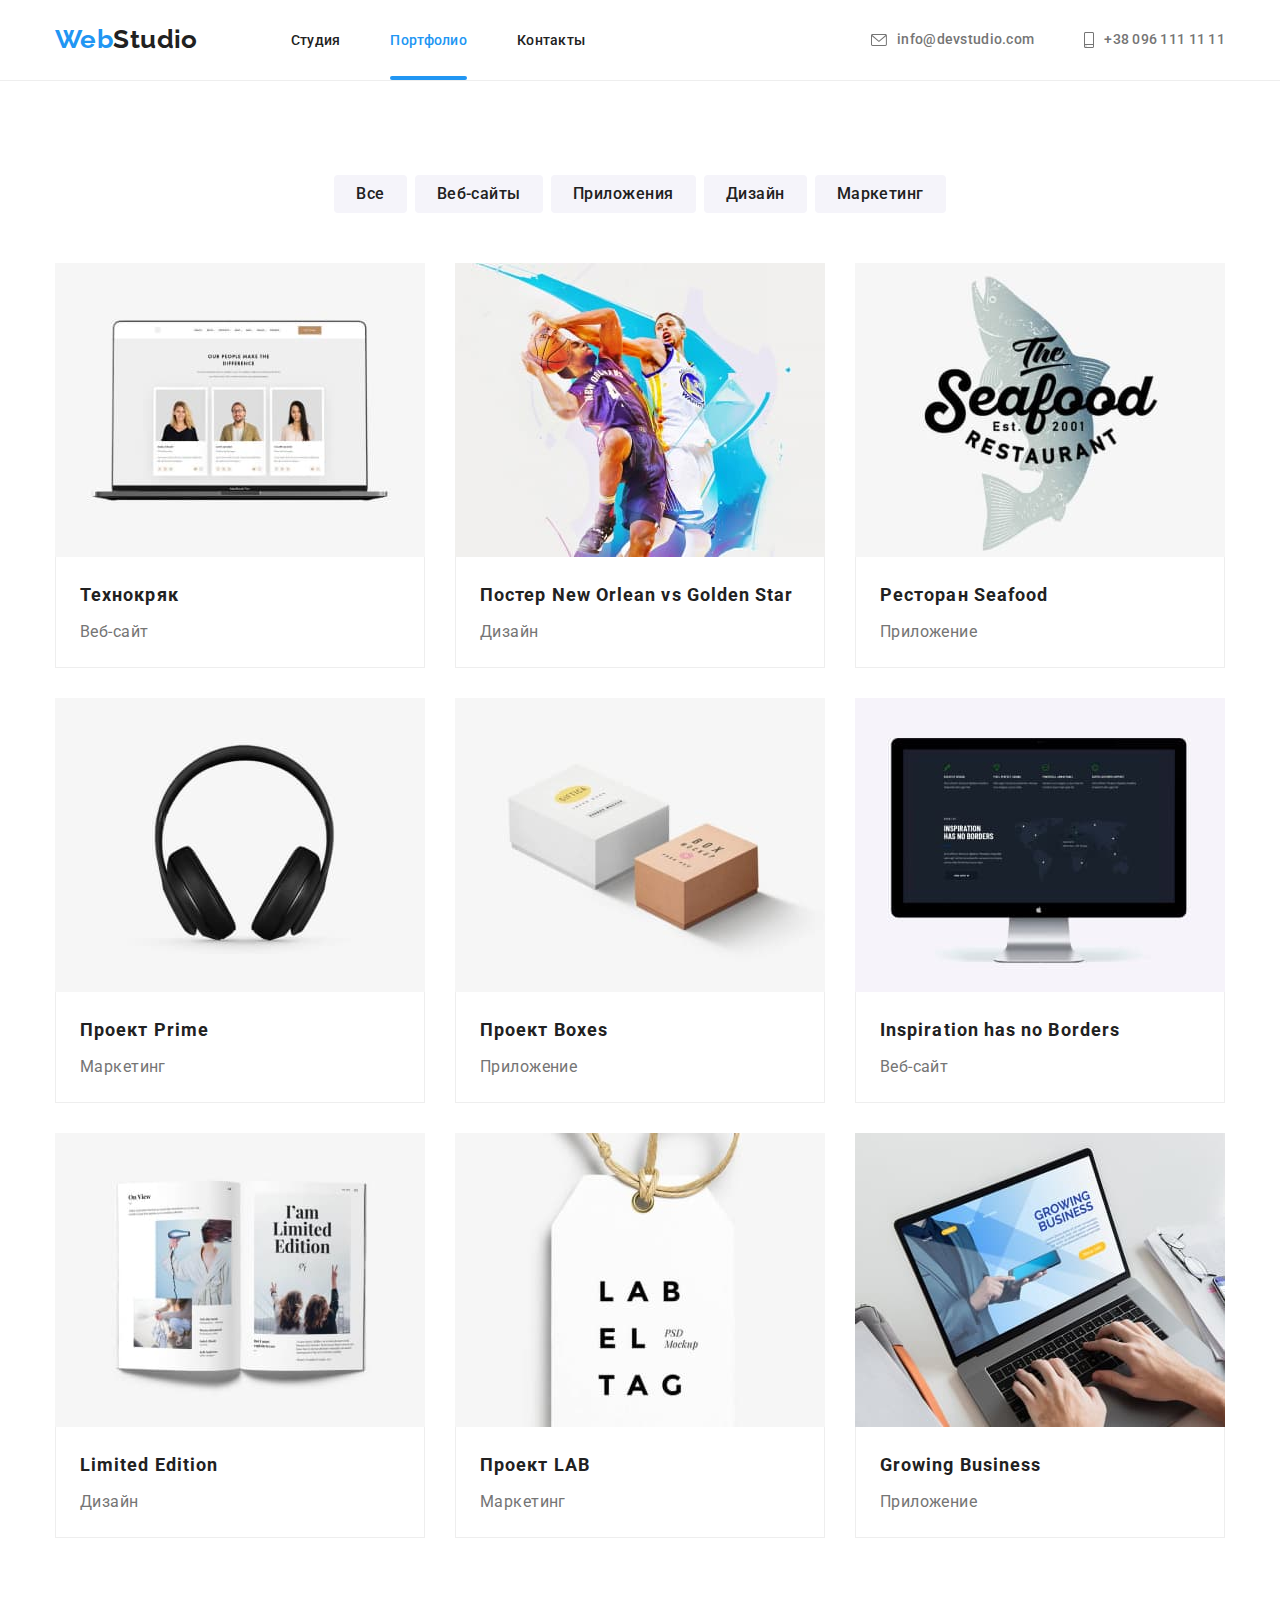
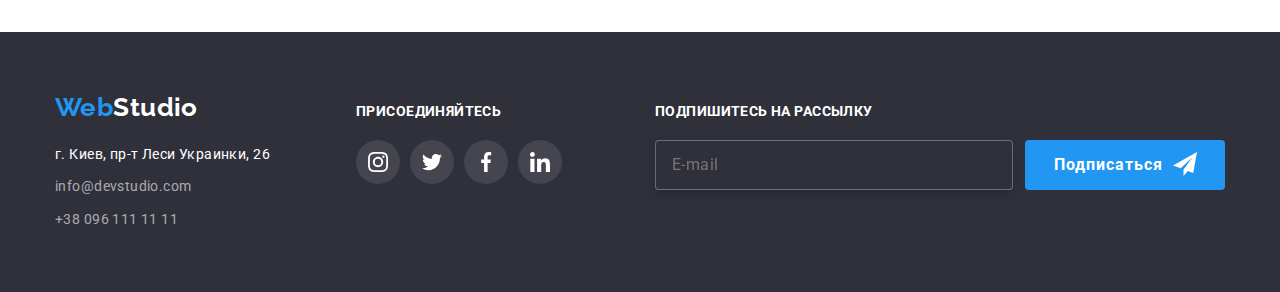
==== commit 0c5d24d7: "Создал коды для всех разделов сайта" ====
--- a/portfolio.html
+++ b/portfolio.html
@@ -19,38 +19,38 @@
   </head>
   <body>
     <!-- Шапка сайта -->
-    <header class="header__line" id="header">
-      <div class="container header__container">
-        <nav class="header__main-nav">
-          <a href="" class="header__logo-link-list"
-            ><span class="header__accent">Web</span>Studio</a
-          >
-          <ul class="header__navigation-list">
-            <li class="header__navigation-item">
-              <a href="index.html" class="link">Студия</a>
-            </li>
-            <li class="header__navigation-item">
-              <a href="portfolio.html" class="header__link-current">Портфолио</a>
-            </li>
-            <li class="header__navigation-item"><a href="" class="link">Контакты</a></li>
+    <header class="header-line">
+      <div class="container">
+        <div class="main-nav">
+          <nav class="page-nav">
+            <a href="" class="logo link"><span class="accent">Web</span>Studio</a>
+            <ul class="navigation__header-list list">
+              <li class="navigation__item">
+                <a href="index.html" class="navigation__link">Студия</a>
+              </li>
+              <li class="navigation__item">
+                <a href="portfolio.html" class="navigation__link current">Портфолио</a>
+              </li>
+              <li class="navigation__item"><a href="" class="navigation__link">Контакты</a></li>
+            </ul>
+          </nav>
+          <ul class="contacts__header-list list">
+            <li class="contacts__item">
+              <a href="mailto:info@devstudio.com" class="contacts__email link"
+                ><svg class="icon-header" width="16" height="12">
+                  <use href="./images/sprite.svg#icon-envelope"></use></svg
+                >info@devstudio.com</a
+              >
+            </li>
+            <li class="contacts__item">
+              <a href="tel:+380961111111" class="contacts__phone link"
+                ><svg class="icon-header" width="10" height="16">
+                  <use href="./images/sprite.svg#icon-smartphone"></use></svg
+                >+38 096 111 11 11</a
+              >
+            </li>
           </ul>
-        </nav>
-        <ul class="header__contacts-list list">
-          <li class="header__contacts-item">
-            <a href="mailto:info@devstudio.com" class="header__contacts-email link"
-              ><svg class="header__icon" width="16" height="12">
-                <use href="./images/sprite.svg#icon-envelope"></use></svg
-              >info@devstudio.com</a
-            >
-          </li>
-          <li class="header__contacts-item">
-            <a href="tel:+380961111111" class="header__contacts-phone link"
-              ><svg class="header__icon" width="10" height="16">
-                <use href="./images/sprite.svg#icon-smartphone"></use></svg
-              >+38 096 111 11 11</a
-            >
-          </li>
-        </ul>
+        </div>
       </div>
     </header>
     <main>
@@ -60,187 +60,199 @@
           <h1 class="visually-hidden">Портфолио</h1>
           <!-- Фильтр представленый списком кнопок -->
           <ul class="button-list list">
-            <li class="btn-item"><button type="button" class="portfolio-btn">Все</button></li>
-            <li class="btn-item"><button type="button" class="portfolio-btn">Веб-сайты</button></li>
-            <li class="btn-item">
-              <button type="button" class="portfolio-btn">Приложения</button>
-            </li>
-            <li class="btn-item"><button type="button" class="portfolio-btn">Дизайн</button></li>
-            <li class="btn-item"><button type="button" class="portfolio-btn">Маркетинг</button></li>
+            <li class="button__btn-item">
+              <button type="button" class="button__portfolio-btn">Все</button>
+            </li>
+            <li class="button__btn-item">
+              <button type="button" class="button__portfolio-btn">Веб-сайты</button>
+            </li>
+            <li class="button__btn-item">
+              <button type="button" class="button__portfolio-btn">Приложения</button>
+            </li>
+            <li class="button__btn-item">
+              <button type="button" class="button__portfolio-btn">Дизайн</button>
+            </li>
+            <li class="button__btn-item">
+              <button type="button" class="button__portfolio-btn">Маркетинг</button>
+            </li>
           </ul>
           <!-- Элементы фильтруущиеся списком кнопок -->
           <ul class="portfolio-list list">
-            <li class="portfolio-item">
-              <a href="#" class="portfolio-link">
-                <div class="picture">
+            <li class="portfolio-list__portfolio-item">
+              <a href="#" class="portfolio-list__portfolio-link">
+                <div class="portfolio-list__picture">
                   <img src="./images/img-P-1.jpg" alt="Ноутбук" width="370" height="294" />
-                  <p class="submenu">
-                    Ресурс предлагает комплексные предложения с разным уровнем функционала и
-                    сервисов. Все это позволит посетителю получить исчерпывающие сведения о компании
-                    или частном лице.
-                  </p>
-                </div>
-                <div class="portfolio-content-direction">
-                  <h2 class="portfolio-content">Технокряк</h2>
-                  <p class="portfolio-direction">Веб-сайт</p>
-                </div>
-              </a>
-            </li>
-            <li class="portfolio-item">
-              <a href="#" class="portfolio-link">
-                <div class="picture">
+                  <p class="portfolio-list__submenu">
+                    Ресурс предлагает комплексные предложения с разным уровнем функционала и
+                    сервисов. Все это позволит посетителю получить исчерпывающие сведения о компании
+                    или частном лице.
+                  </p>
+                </div>
+                <div class="portfolio-list__portfolio-content-direction">
+                  <h2 class="portfolio-list__portfolio-content">Технокряк</h2>
+                  <p class="portfolio-list__portfolio-direction">Веб-сайт</p>
+                </div>
+              </a>
+            </li>
+            <li class="portfolio-list__portfolio-item">
+              <a href="#" class="portfolio-list__portfolio-link">
+                <div class="portfolio-list__picture">
                   <img
                     src="./images/img-P-2.jpg"
                     alt="Постер на котором изображены два игрока-баскетболиста команд: Нового орлеана и Золотой звезды борящихся за мяч"
                     width="370"
                     height="294"
                   />
-                  <p class="submenu">
-                    Ресурс предлагает комплексные предложения с разным уровнем функционала и
-                    сервисов. Все это позволит посетителю получить исчерпывающие сведения о компании
-                    или частном лице.
-                  </p>
-                </div>
-                <div class="portfolio-content-direction">
-                  <h2 lang="en" class="portfolio-content">Постер New Orlean vs Golden Star</h2>
-                  <p class="portfolio-direction">Дизайн</p>
-                </div>
-              </a>
-            </li>
-            <li class="portfolio-item">
-              <a href="#" class="portfolio-link">
-                <div class="picture">
+                  <p class="portfolio-list__submenu">
+                    Ресурс предлагает комплексные предложения с разным уровнем функционала и
+                    сервисов. Все это позволит посетителю получить исчерпывающие сведения о компании
+                    или частном лице.
+                  </p>
+                </div>
+                <div class="portfolio-list__portfolio-content-direction">
+                  <h2 lang="en" class="portfolio-list__portfolio-content">
+                    Постер New Orlean vs Golden Star
+                  </h2>
+                  <p class="portfolio-list__portfolio-direction">Дизайн</p>
+                </div>
+              </a>
+            </li>
+            <li class="portfolio-list__portfolio-item">
+              <a href="#" class="portfolio-list__portfolio-link">
+                <div class="portfolio-list__picture">
                   <img
                     src="./images/img-P-3.jpg"
                     alt="Логотип ресторана морской кухни, на логотипе изображена рыба"
                     width="370"
                     height="294"
                   />
-                  <p class="submenu">
-                    Ресурс предлагает комплексные предложения с разным уровнем функционала и
-                    сервисов. Все это позволит посетителю получить исчерпывающие сведения о компании
-                    или частном лице.
-                  </p>
-                </div>
-                <div class="portfolio-content-direction">
-                  <h2 lang="en" class="portfolio-content">Ресторан Seafood</h2>
-                  <p class="portfolio-direction">Приложение</p>
-                </div>
-              </a>
-            </li>
-            <li class="portfolio-item">
-              <a href="#" class="portfolio-link">
-                <div class="picture">
+                  <p class="portfolio-list__submenu">
+                    Ресурс предлагает комплексные предложения с разным уровнем функционала и
+                    сервисов. Все это позволит посетителю получить исчерпывающие сведения о компании
+                    или частном лице.
+                  </p>
+                </div>
+                <div class="portfolio-list__portfolio-content-direction">
+                  <h2 lang="en" class="portfolio-list__portfolio-content">Ресторан Seafood</h2>
+                  <p class="portfolio-list__portfolio-direction">Приложение</p>
+                </div>
+              </a>
+            </li>
+            <li class="portfolio-list__portfolio-item">
+              <a href="#" class="portfolio-list__portfolio-link">
+                <div class="portfolio-list__picture">
                   <img src="./images/img-P-4.jpg" alt="Наушники" width="370" height="294" />
-                  <p class="submenu">
-                    Ресурс предлагает комплексные предложения с разным уровнем функционала и
-                    сервисов. Все это позволит посетителю получить исчерпывающие сведения о компании
-                    или частном лице.
-                  </p>
-                </div>
-                <div class="portfolio-content-direction">
-                  <h2 lang="en" class="portfolio-content">Проект Prime</h2>
-                  <p class="portfolio-direction">Маркетинг</p>
-                </div>
-              </a>
-            </li>
-            <li class="portfolio-item">
-              <a href="#" class="portfolio-link">
-                <div class="picture">
+                  <p class="portfolio-list__submenu">
+                    Ресурс предлагает комплексные предложения с разным уровнем функционала и
+                    сервисов. Все это позволит посетителю получить исчерпывающие сведения о компании
+                    или частном лице.
+                  </p>
+                </div>
+                <div class="portfolio-list__portfolio-content-direction">
+                  <h2 lang="en" class="portfolio-list__portfolio-content">Проект Prime</h2>
+                  <p class="portfolio-list__portfolio-direction">Маркетинг</p>
+                </div>
+              </a>
+            </li>
+            <li class="portfolio-list__portfolio-item">
+              <a href="#" class="portfolio-list__portfolio-link">
+                <div class="portfolio-list__picture">
                   <img
                     src="./images/img-P-5.jpg"
                     alt="Мужская и женская туалетная вода"
                     width="370"
                     height="294"
                   />
-                  <p class="submenu">
-                    Ресурс предлагает комплексные предложения с разным уровнем функционала и
-                    сервисов. Все это позволит посетителю получить исчерпывающие сведения о компании
-                    или частном лице.
-                  </p>
-                </div>
-                <div class="portfolio-content-direction">
-                  <h2 lang="en" class="portfolio-content">Проект Boxes</h2>
-                  <p class="portfolio-direction">Приложение</p>
-                </div>
-              </a>
-            </li>
-            <li class="portfolio-item">
-              <a href="#" class="portfolio-link">
-                <div class="picture">
+                  <p class="portfolio-list__submenu">
+                    Ресурс предлагает комплексные предложения с разным уровнем функционала и
+                    сервисов. Все это позволит посетителю получить исчерпывающие сведения о компании
+                    или частном лице.
+                  </p>
+                </div>
+                <div class="portfolio-list__portfolio-content-direction">
+                  <h2 lang="en" class="portfolio-list__portfolio-content">Проект Boxes</h2>
+                  <p class="portfolio-list__portfolio-direction">Приложение</p>
+                </div>
+              </a>
+            </li>
+            <li class="portfolio-list__portfolio-item">
+              <a href="#" class="portfolio-list__portfolio-link">
+                <div class="portfolio-list__picture">
                   <img
                     src="./images/img-P-6.jpg"
                     alt="Монитор от компютера"
                     width="370"
                     height="294"
                   />
-                  <p class="submenu">
-                    Ресурс предлагает комплексные предложения с разным уровнем функционала и
-                    сервисов. Все это позволит посетителю получить исчерпывающие сведения о компании
-                    или частном лице.
-                  </p>
-                </div>
-                <div class="portfolio-content-direction">
-                  <h2 lang="en" class="portfolio-content">Inspiration has no Borders</h2>
-                  <p class="portfolio-direction">Веб-сайт</p>
-                </div>
-              </a>
-            </li>
-            <li class="portfolio-item">
-              <a href="#" class="portfolio-link">
-                <div class="picture">
+                  <p class="portfolio-list__submenu">
+                    Ресурс предлагает комплексные предложения с разным уровнем функционала и
+                    сервисов. Все это позволит посетителю получить исчерпывающие сведения о компании
+                    или частном лице.
+                  </p>
+                </div>
+                <div class="portfolio-list__portfolio-content-direction">
+                  <h2 lang="en" class="portfolio-list__portfolio-content">
+                    Inspiration has no Borders
+                  </h2>
+                  <p class="portfolio-list__portfolio-direction">Веб-сайт</p>
+                </div>
+              </a>
+            </li>
+            <li class="portfolio-list__portfolio-item">
+              <a href="#" class="portfolio-list__portfolio-link">
+                <div class="portfolio-list__picture">
                   <img
                     src="./images/img-P-7.jpg"
                     alt="Журнал издательства Limited Edition"
                     width="370"
                     height="294"
                   />
-                  <p class="submenu">
-                    Ресурс предлагает комплексные предложения с разным уровнем функционала и
-                    сервисов. Все это позволит посетителю получить исчерпывающие сведения о компании
-                    или частном лице.
-                  </p>
-                </div>
-                <div class="portfolio-content-direction">
-                  <h2 lang="en" class="portfolio-content">Limited Edition</h2>
-                  <p class="portfolio-direction">Дизайн</p>
-                </div>
-              </a>
-            </li>
-            <li class="portfolio-item">
-              <a href="#" class="portfolio-link">
-                <div class="picture">
+                  <p class="portfolio-list__submenu">
+                    Ресурс предлагает комплексные предложения с разным уровнем функционала и
+                    сервисов. Все это позволит посетителю получить исчерпывающие сведения о компании
+                    или частном лице.
+                  </p>
+                </div>
+                <div class="portfolio-list__portfolio-content-direction">
+                  <h2 lang="en" class="portfolio-list__portfolio-content">Limited Edition</h2>
+                  <p class="portfolio-list__portfolio-direction">Дизайн</p>
+                </div>
+              </a>
+            </li>
+            <li class="portfolio-list__portfolio-item">
+              <a href="#" class="portfolio-list__portfolio-link">
+                <div class="portfolio-list__picture">
                   <img src="./images/img-P-8.jpg" alt="Бирка LAB EL TAG" width="370" height="294" />
-                  <p class="submenu">
-                    Ресурс предлагает комплексные предложения с разным уровнем функционала и
-                    сервисов. Все это позволит посетителю получить исчерпывающие сведения о компании
-                    или частном лице.
-                  </p>
-                </div>
-                <div class="portfolio-content-direction">
-                  <h2 lang="en" class="portfolio-content">Проект LAB</h2>
-                  <p class="portfolio-direction">Маркетинг</p>
-                </div>
-              </a>
-            </li>
-            <li class="portfolio-item">
-              <a href="#" class="portfolio-link">
-                <div class="picture">
+                  <p class="portfolio-list__submenu">
+                    Ресурс предлагает комплексные предложения с разным уровнем функционала и
+                    сервисов. Все это позволит посетителю получить исчерпывающие сведения о компании
+                    или частном лице.
+                  </p>
+                </div>
+                <div class="portfolio-list__portfolio-content-direction">
+                  <h2 lang="en" class="portfolio-list__portfolio-content">Проект LAB</h2>
+                  <p class="portfolio-list__portfolio-direction">Маркетинг</p>
+                </div>
+              </a>
+            </li>
+            <li class="portfolio-list__portfolio-item">
+              <a href="#" class="portfolio-list__portfolio-link">
+                <div class="portfolio-list__picture">
                   <img
                     src="./images/img-P-9.jpg"
                     alt="Ноутбук на котором открыта сатраница компании по развитию бизнеса"
                     width="370"
                     height="294"
                   />
-                  <p class="submenu">
-                    Ресурс предлагает комплексные предложения с разным уровнем функционала и
-                    сервисов. Все это позволит посетителю получить исчерпывающие сведения о компании
-                    или частном лице.
-                  </p>
-                </div>
-                <div class="portfolio-content-direction">
-                  <h2 lang="en" class="portfolio-content">Growing Business</h2>
-                  <p class="portfolio-direction">Приложение</p>
+                  <p class="portfolio-list__submenu">
+                    Ресурс предлагает комплексные предложения с разным уровнем функционала и
+                    сервисов. Все это позволит посетителю получить исчерпывающие сведения о компании
+                    или частном лице.
+                  </p>
+                </div>
+                <div class="portfolio-list__portfolio-content-direction">
+                  <h2 lang="en" class="portfolio-list__portfolio-content">Growing Business</h2>
+                  <p class="portfolio-list__portfolio-direction">Приложение</p>
                 </div>
               </a>
             </li>
@@ -249,97 +261,101 @@
       </section>
     </main>
     <!-- Подвал сайта -->
-    <footer class="footer">
+    <footer class="footer" id="footer">
       <div class="container contacts">
-        <div class="address-contacts">
-          <a href="./index.html" class="footer-logo link"><span class="accent">Web</span>Studio</a>
+        <div class="footer-address-contacts">
+          <a href="./index.html" class="footer-logo link"
+            ><span class="footer-accent">Web</span>Studio</a
+          >
           <address>
-            <ul class="footer-list list">
-              <li class="footer-item">
+            <ul class="footer__list list">
+              <li class="footer__footer-item">
                 <a
                   href="https://goo.gl/maps/5S5dMyk2Rb5R47MP8"
                   target="_blank"
                   rel="noopener noreferrer"
-                  class="footer-office link"
+                  class="footer__footer-office link"
                   >г. Киев, пр-т Леси Украинки, 26</a
                 >
               </li>
-              <li class="footer-item">
-                <a href="mailto:info@devstudio.com" class="footer-contact link"
+              <li class="footer__footer-item">
+                <a href="mailto:info@devstudio.com" class="footer__footer-contact link"
                   >info@devstudio.com</a
                 >
               </li>
-              <li class="footer-item">
-                <a href="tel:+380961111111" class="footer-contact link">+38 096 111 11 11</a>
+              <li class="footer__footer-item">
+                <a href="tel:+380961111111" class="footer__footer-contact link"
+                  >+38 096 111 11 11</a
+                >
               </li>
             </ul>
           </address>
         </div>
-        <div class="socials-contacts">
-          <p class="team-name-footer">присоединяйтесь</p>
-          <ul class="socials-footer list">
-            <li class="socials-item">
+        <div class="footer-socials-contacts">
+          <p class="footer__team-name">присоединяйтесь</p>
+          <ul class="footer__socials-footer list">
+            <li class="footer__socials-item">
               <a
-                class="socials-link-footer link"
+                class="footer__socials-link-footer link"
                 href=""
                 target="_blank"
                 rel="noopener noreferrer"
                 aria-label="иконка Instagram"
               >
-                <svg class="socials-icom" width="20" height="20">
+                <svg class="footer__socials-icom" width="20" height="20">
                   <use href="./images/sprite.svg#icon-instagram"></use>
                 </svg>
               </a>
             </li>
-            <li class="socials-item">
+            <li class="footer__socials-item">
               <a
-                class="socials-link-footer link"
+                class="footer__socials-link-footer link"
                 href=""
                 target="_blank"
                 rel="noopener noreferrer"
                 aria-label="иконка Twitter"
               >
-                <svg class="socials-icom" width="20" height="20">
+                <svg class="footer__socials-icom" width="20" height="20">
                   <use href="./images/sprite.svg#icon-twitter"></use>
                 </svg>
               </a>
             </li>
-            <li class="socials-item">
+            <li class="footer__socials-item">
               <a
-                class="socials-link-footer link"
+                class="footer__socials-link-footer link"
                 href=""
                 target="_blank"
                 rel="noopener noreferrer"
                 aria-label="иконка Facebook"
               >
-                <svg class="socials-icom" width="20" height="20">
+                <svg class="footer__socials-icom" width="20" height="20">
                   <use href="./images/sprite.svg#icon-facebook"></use>
                 </svg>
               </a>
             </li>
-            <li class="socials-item">
+            <li class="footer__socials-item">
               <a
-                class="socials-link-footer link"
+                class="footer__socials-link-footer link"
                 href=""
                 target="_blank"
                 rel="noopener noreferrer"
                 aria-label="иконка Linkedin"
               >
-                <svg class="socials-icom" width="20" height="20">
+                <svg class="footer__socials-icom" width="20" height="20">
                   <use href="./images/sprite.svg#icon-linkedin"></use>
                 </svg>
               </a>
             </li>
           </ul>
         </div>
-        <div class="footer-mailing-lists">
-          <p class="invitation-mailing-lists">Подпишитесь на рассылку</p>
-          <form class="box-invitation-mailing-lists">
-            <div class="footer-mailing-address">
-              <label class="mailing-address-mailing-lists" for="footer-mailing-address">
+        <div class="invitation-footer-mailing-lists">
+          <p class="invitation__mailing-lists">Подпишитесь на рассылку</p>
+          <form class="invitation__box-invitation-mailing-lists">
+            <div class="invitation__footer-mailing-address">
+              <label class="invitation__mailing-address-mailing-lists" for="footer-mailing-address">
                 <input
                   type="email-mailing-lists"
-                  class="email-mailing-lists"
+                  class="invitation__email-mailing-lists"
                   name="mailing-address-mailing-lists"
                   id="mailing-address-mailing-listsmail"
                   placeholder="E-mail"
@@ -347,8 +363,8 @@
               </label>
             </div>
             <div class="footer-button-subscribe">
-              <button class="button-subscribe" type="button-subscribe">Подписаться</button>
-              <svg class="icon-send" width="24" height="24"></svg>
+              <button class="footer__button-subscribe" type="button-subscribe">Подписаться</button>
+              <svg class="footer__icon-send" width="24" height="24"></svg>
             </div>
           </form>
         </div>
--- a/css/styles.css
+++ b/css/styles.css
@@ -95,33 +95,30 @@
   padding-bottom: 94px;
 }
 /* ------------------ Шапка ------------------ */
-.header__line {
+.header-line {
   border-bottom: 1px solid var(--card-line);
 }
-.header__contacts-list {
+.contacts__header-list {
   display: flex;
   align-items: center;
   margin-left: auto;
-  list-style: none;
-}
-.header__contacts-list .header__contacts-item + .header__contacts-item {
+}
+.contacts__header-list .contacts__item + .contacts__item {
   margin-left: 50px;
 }
-.header__container {
-  display: flex;
-  align-items: center;
-}
-.header__main-nav {
+.main-nav {
+  display: flex;
+  align-items: center;
+}
+.page-nav {
   display: flex;
   align-items: center;
 }
 /* Ссылка с логотипом */
-.header__accent {
+.logo .accent {
   color: var(--accent-color);
 }
-.header__logo-link-list {
-  text-decoration: none;
-  list-style: none;
+.logo {
   padding: 24px 0px 25px;
   color: var(--main-font);
   font-family: var(--secondary-font);
@@ -130,56 +127,50 @@
   line-height: 1.19;
 }
 /* Список навигации */
-.header__navigation-list {
-  list-style: none;
-  display: flex;
-}
-.header__navigation-item {
+.navigation__header-list {
+  display: flex;
   align-items: center;
   margin-left: 93px;
+}
+.navigation__header-list .navigation__item + .navigation__item {
+  margin-left: 50px;
+}
+.navigation__header-list .navigation__link {
   position: relative;
   padding: 32px 0px;
   font-weight: 500;
   line-height: 1.14;
-  font-style: normal;
   color: var(--basic-color);
   letter-spacing: 0.02em;
   transition: color 250ms var(--timing-function);
 }
-.header__navigation-list .header__navigation-item + .header__navigation-item {
-  margin-left: 50px;
-}
-.header__link:hover,
-.header__link:focus {
+.navigation__link {
+  text-decoration: none;
+}
+.navigation__header-list .navigation__link:hover,
+.navigation__header-list .navigation__link:focus {
   color: var(--accent-color);
 }
-.header__link-current:hover,
-.header__link-current:focus {
+.navigation__header-list .current {
   color: var(--accent-color);
 }
-.header__link {
-  text-decoration: none;
-}
-.header__link-current {
-  text-decoration: none;
-}
 /* Список контактов */
-.header__contacts-email {
+.contacts__header-list .contacts__email {
   padding: 32px 0px;
   font-weight: 500;
   display: flex;
   align-items: center;
+  font-style: normal;
   line-height: 1.14;
   letter-spacing: 0.02em;
-  font-style: normal;
   color: var(--secondary-color);
   transition: color 250ms var(--timing-function);
 }
-.header__contacts-email:hover,
-.header__contacts-email:focus {
+.contacts__header-list .contacts__email:hover,
+.contacts__header-list .contacts__email:focus {
   color: var(--accent-color);
 }
-.header__contacts-phone {
+.contacts__header-list .contacts__phone {
   padding: 32px 0px;
   font-weight: 500;
   display: flex;
@@ -190,17 +181,17 @@
   color: var(--secondary-color);
   transition: color 250ms var(--timing-function);
 }
-.header__contacts-phone:hover,
-.header__contacts-phone:focus {
+.contacts__header-list .contacts__phone:hover,
+.contacts__header-list .contacts__phone:focus {
   color: var(--accent-color);
 }
 /* Иконки конверта и смартфона*/
-.header__icon {
+.icon-header {
   margin-right: 10px;
   fill: currentColor;
 }
 /* Декорации ссылок шапки сайта (акцент нахождения на разделе) */
-.header__link-current::after {
+.current::after {
   position: absolute;
   bottom: 0;
   left: 0;
@@ -289,7 +280,7 @@
     0px 2px 1px rgba(0, 0, 0, 0.2);
   border-radius: 4px;
 }
-.modal-btn-close {
+.modal__btn-close {
   position: absolute;
   top: 8px;
   right: 8px;
@@ -303,15 +294,15 @@
   border-radius: 50%;
   cursor: pointer;
 }
-.icon-vector-btn:checked + .modal-btn-close::after {
+.modal__icon-vector-btn:checked + .modal__btn-close::after {
   color: var(--accent-color-hover);
 }
-.icon-vector-btn {
+.modal__icon-vector-btn {
   color: #000000;
   fill: currentColor;
   transition: color 250ms var(--timing-function);
 }
-.icon-vector-btn:hover {
+.modal__icon-vector-btn:hover {
   color: var(--accent-color-hover);
 }
 .modal-window-ad {
@@ -328,11 +319,11 @@
   width: 448px;
   color: #212121;
 }
-.modal-window-field {
+.modal-window__field {
   display: flex;
   flex-direction: column;
 }
-.input-information {
+.modal-window__input-information {
   display: flex;
   font-style: normal;
   font-weight: 400;
@@ -342,12 +333,12 @@
   color: #757575;
   align-items: flex-start;
 }
-.input-field {
+.modal-window__input-field {
   position: relative;
   display: flex;
   flex-direction: column;
 }
-.form-input {
+.modal-window__form-input {
   padding-left: 42px;
   max-width: 448px;
   min-height: 40px;
@@ -356,31 +347,41 @@
   cursor: pointer;
   transition: border-color 250ms var(--timing-function);
 }
-.input-field textarea {
+.modal-window__textarea {
+  resize: none;
+  width: 448px;
+  height: 120px;
+  padding: 12px 16px;
+  font-style: normal;
+  font-weight: 400;
+  font-size: 14px;
+  line-height: 1.14px;
+  letter-spacing: 0.01em;
+  color: rgba(117, 117, 117, 0.5);
   border: 1px solid rgba(33, 33, 33, 0.2);
   border-radius: 4px;
   cursor: pointer;
   transition: border-color 250ms var(--timing-function);
 }
-.form-input:not(:last-child) {
+.modal-window__form-input:not(:last-child) {
   margin-bottom: 10px;
 }
-.input-information:not(:last-child) {
+.modal-window__input-information:not(:last-child) {
   margin-bottom: 4px;
 }
-.form-input:hover {
+.modal-window__form-input:hover {
   border-color: var(--accent-color-hover);
 }
-.form-input:focus {
+.modal-window__form-input:focus {
   outline: transparent var(--accent-color-hover);
 }
-.input-field textarea:hover {
+.modal-window__textarea:hover {
   border-color: var(--accent-color-hover);
 }
-.input-field textarea:focus {
+.modal-window__textarea:focus {
   outline: transparent var(--accent-color-hover);
 }
-.icon-checkbox {
+.modal-window__icon-checkbox {
   position: absolute;
   top: 35px;
   left: 12px;
@@ -389,38 +390,38 @@
   fill: currentColor;
   transition: color 250ms var(--timing-function);
 }
-.input-field:focus-within > .icon-checkbox {
+.modal-window__input-field:focus-within > .modal-window__icon-checkbox {
   color: var(--accent-color-hover);
 }
-.input-field:hover > .icon-checkbox {
+.modal-window__input-field:hover > .modal-window__icon-checkbox {
   color: var(--accent-color-hover);
 }
-.form-input:focus {
+.modal-window__form-input:focus {
   border-color: var(--accent-color-hover);
 }
-.input-field textarea:focus {
+.modal-window__textarea:focus {
   border-color: var(--accent-color-hover);
 }
-.input-information textarea::placeholder {
-  font-style: normal;
-}
-.modal-window-checkbox input[type='checkbox'] {
+.modal-window__textarea::placeholder {
+  font-style: normal;
+}
+.modal-window__checkbox input[type='checkbox'] {
   -webkit-appearance: none;
   -moz-appearance: none;
   appearance: none;
 }
-.icon-vector-checkbox {
+.modal-window__icon-vector-checkbox {
   display: inline-block;
   color: #212121;
   cursor: pointer;
 }
-.checkbox:checked + .icon-vector-checkbox {
+.checkbox:checked + .modal-window__icon-vector-checkbox {
   background-color: var(--accent-color);
   background-image: url('../images/icons/icon-tick-checkbox.svg');
   background-size: contain;
   background-origin: border-box;
 }
-.modal-window-checkbox {
+.modal-window__checkbox {
   padding: 0;
   margin-right: auto;
   margin-left: auto;
@@ -433,7 +434,7 @@
   letter-spacing: 0.03em;
   color: #757575;
 }
-.contract-conditions-checkbox {
+.modal-window__contract-conditions-checkbox {
   padding: 0;
   margin-right: auto;
   margin-left: auto;
@@ -448,8 +449,8 @@
   color: var(--accent-color);
   transition: color 250ms var(--timing-function);
 }
-.contract-conditions-checkbox:hover,
-.contract-conditions-checkbox:focus {
+.modal-window__contract-conditions-checkbox:hover,
+.modal-window__contract-conditions-checkbox:focus {
   color: var(--accent-color-hover);
 }
 .modal-button-send {
@@ -528,13 +529,13 @@
 .works-list {
   display: flex;
 }
-.works-item:not(:last-child) {
+.works-list__works-item:not(:last-child) {
   margin-right: var(--filter-list-card);
 }
-.works-item {
+.works-list__works-item {
   position: relative;
 }
-.box-works-description {
+.works-list__box-works-description {
   position: absolute;
   bottom: 0;
   left: 0;
@@ -549,7 +550,7 @@
   color: #ffffff;
   background-color: rgba(47, 48, 58, 0.8);
 }
-.works-description {
+.works-list__works-description {
   margin-top: 27px;
   font-weight: 700;
   font-size: 14px;
@@ -573,21 +574,21 @@
 .team-list {
   display: flex;
 }
-.team-item {
+.team-list__team-item {
   background-color: var(--item);
   box-shadow: 0px 1px 3px rgba(0, 0, 0, 0.12), 0px 1px 1px rgba(0, 0, 0, 0.14),
     0px 2px 1px rgba(0, 0, 0, 0.2);
   border-radius: 0px 0px 4px 4px;
 }
-.team-item:not(:last-child) {
+.team-list__team-item:not(:last-child) {
   margin-right: var(--filter-list-card);
 }
-.team-descr {
+.team-list__team-descr {
   padding-top: 30px;
   padding-bottom: 30px;
 }
 /* Список имен представителей нашей команди */
-.team-name {
+.team-list__team-name {
   margin-bottom: 10px;
   font-weight: 500;
   line-height: 1.19;
@@ -596,7 +597,7 @@
   color: var(--basic-color);
 }
 /* Должности представителей нашей команды */
-.team-position {
+.team-list__team-position {
   margin-bottom: 16px;
   font-weight: 400;
   line-height: 1.19;
@@ -605,15 +606,15 @@
   color: var(--secondary-color);
 }
 /* Соцыальные сети представителей нашей команды */
-.socials {
-  display: flex;
-  justify-content: center;
-  align-items: center;
-}
-.socials-item:not(:last-child) {
+.team-list__socials {
+  display: flex;
+  justify-content: center;
+  align-items: center;
+}
+.team-list__socials-item:not(:last-child) {
   margin-right: 10px;
 }
-.socials-link {
+.team-list__socials-link {
   display: flex;
   justify-content: center;
   align-items: center;
@@ -624,12 +625,12 @@
   border-radius: 50%;
   transition: background-color 250ms var(--timing-function), color 250ms var(--timing-function);
 }
-.socials-link:hover,
-.socials-link:focus {
+.team-list__socials-link:hover,
+.team-list__socials-link:focus {
   background-color: #2196f3;
   color: #ffffff;
 }
-.socials-icom {
+.team-list__socials-icom {
   fill: currentColor;
 }
 /*-------------- Постоянные клиенти --------------*/
@@ -645,13 +646,13 @@
   display: flex;
   justify-content: center;
 }
-.klient-item:not(:last-child) {
+.klient-list__klient-item:not(:last-child) {
   margin-right: 30px;
 }
-.logo-klient {
+.klient-list__logo-klient {
   fill: currentColor;
 }
-.klient-link {
+.klient-list__klient-link {
   display: flex;
   justify-content: center;
   align-items: center;
@@ -663,14 +664,14 @@
   border-radius: 4px;
   transition: border 250ms var(--timing-function), color 250ms var(--timing-function);
 }
-.klient-link:hover,
-.klient-link:focus {
+.klient-list__klient-link:hover,
+.klient-list__klient-link:focus {
   border: 1px solid #2196f3;
   color: #2196f3;
 }
 /* ----------------------- Портфолио -----------------------*/
 /* Кнопки фильтров из списка кнопок портфолио*/
-.portfolio-btn {
+.button__portfolio-btn {
   border-radius: 4px;
   padding: 6px 22px;
   border: none;
@@ -686,8 +687,8 @@
   transition: background-color 250ms var(--timing-function), color 250ms var(--timing-function),
     box-shadow 250ms var(--timing-function);
 }
-.portfolio-btn:hover,
-.portfolio-btn:focus {
+.button__portfolio-btn:hover,
+.button__portfolio-btn:focus {
   background-color: var(--accent-color);
   color: var(--button);
   box-shadow: 0px 3px 1px rgba(0, 0, 0, 0.1), 0px 1px 2px rgba(0, 0, 0, 0.08),
@@ -698,7 +699,7 @@
   justify-content: center;
   margin-bottom: 50px;
 }
-.btn-item:not(:last-child) {
+.button__btn-item:not(:last-child) {
   margin-right: 8px;
 }
 /* Контент и направление контента фильтрующигося списком портфолио */
@@ -708,18 +709,18 @@
   margin-top: calc(-1 * var(--filter-list-card));
   margin-left: calc(-1 * var(--filter-list-card));
 }
-.portfolio-list .portfolio-item {
+.portfolio-list .portfolio-list__portfolio-item {
   flex-basis: calc(100% / 3 - var(--filter-list-card));
   margin-top: var(--filter-list-card);
   margin-left: var(--filter-list-card);
   transition: box-shadow 250ms var(--timing-function);
 }
-.portfolio-content-direction {
+.portfolio-list__portfolio-content-direction {
   padding: 20px 24px;
   border: 1px solid var(--card-line);
   border-top: none;
 }
-.portfolio-content {
+.portfolio-list__portfolio-content {
   margin-bottom: 4px;
   font-weight: 700;
   font-size: 18px;
@@ -727,29 +728,29 @@
   letter-spacing: 0.06em;
   color: var(--basic-color);
 }
-.portfolio-direction {
+.portfolio-list__portfolio-direction {
   font-weight: 400;
   font-size: 16px;
   line-height: 1.87;
   color: var(--secondary-color);
 }
 /* выбор позиции в портфолио*/
-.portfolio-link {
+.portfolio-list__portfolio-link {
   text-decoration: none;
   display: block;
   transition: box-shadow 250ms var(--timing-function);
 }
-.portfolio-link:hover,
-.portfolio-link:focus {
+.portfolio-list__portfolio-link:hover,
+.portfolio-list__portfolio-link:focus {
   box-shadow: 0px 1px 1px rgba(0, 0, 0, 0.12), 0px 4px 4px rgba(0, 0, 0, 0.06),
     1px 4px 6px rgba(0, 0, 0, 0.16);
 }
 /* Cубменю*/
-.picture {
+.portfolio-list__picture {
   position: relative;
   overflow: hidden;
 }
-.submenu {
+.portfolio-list__submenu {
   position: absolute;
   bottom: 0;
   width: 100%;
@@ -768,8 +769,8 @@
   transform: translateY(101%);
   transition: transform 750ms;
 }
-.portfolio-link:hover .submenu,
-.portfolio-link:focus .submenu {
+.portfolio-list__portfolio-link:hover .portfolio-list__submenu,
+.portfolio-list__portfolio-link:focus .portfolio-list__submenu {
   transform: translateY(0);
 }
 /* ------------------ Подвал ------------------ */
@@ -784,10 +785,10 @@
   display: flex;
   align-items: baseline;
 }
-.address-contacts {
+.footer-address-contacts {
   margin-right: 70px;
 }
-.footer-logo .accent {
+.footer-accent {
   color: var(--accent-color);
 }
 .footer-logo {
@@ -799,43 +800,70 @@
   font-size: 26px;
   line-height: 1.19;
 }
-.footer-item:not(:last-child) {
+.footer__footer-item:not(:last-child) {
   margin-bottom: 9px;
 }
-.footer-item {
+.footer__footer-item {
   width: 231px;
 }
 /* Список контактов футера */
-.footer-contact {
+.footer__footer-contact {
   line-height: 1.71;
   font-weight: 400;
   color: var(--contacts-list-footer);
 }
 /* Почтовый адрес */
-.footer-office {
+.footer__footer-office {
   font-weight: 400;
   line-height: 1.71;
   color: var(--office);
   transition: color 250ms var(--timing-function);
 }
-.footer-contact:hover,
-.footer-contact:focus,
-.footer-office:hover,
-.footer-office:focus {
+.footer__footer-contact:hover,
+.footer__footer-contact:focus,
+.footer__footer-office:hover,
+.footer__footer-office:focus {
   color: var(--accent-color);
 }
 /* Соцыальные сети */
-.socials-footer {
+.footer__socials {
+  display: flex;
+  justify-content: center;
+  align-items: center;
+}
+.footer__socials-item:not(:last-child) {
+  margin-right: 10px;
+}
+.footer__socials-link {
+  display: flex;
+  justify-content: center;
+  align-items: center;
+  width: 44px;
+  height: 44px;
+  background-color: #ffffff;
+  color: #afb1b8;
+  border-radius: 50%;
+  transition: background-color 250ms var(--timing-function), color 250ms var(--timing-function);
+}
+.footer__socials-link:hover,
+.footer__socials-link:focus {
+  background-color: #2196f3;
+  color: #ffffff;
+}
+.footer__socials-icom {
+  fill: currentColor;
+}
+.footer__socials-footer {
   display: flex;
   margin-top: 20px;
 }
-.team-name-footer {
+.footer__team-name {
   font-weight: 700;
   line-height: 1.14;
   color: #ffffff;
   text-transform: uppercase;
 }
-.socials-link-footer {
+.footer__socials-link-footer {
   display: flex;
   justify-content: center;
   align-items: center;
@@ -846,15 +874,15 @@
   background: rgba(255, 255, 255, 0.1);
   transition: background-color 250ms var(--timing-function);
 }
-.socials-link-footer:hover,
-.socials-link-footer:focus {
+.footer__socials-link-footer:hover,
+.footer__socials-link-footer:focus {
   background-color: #2196f3;
 }
 /* Приглашение на рассылку футера */
-.box-invitation-mailing-lists {
-  display: flex;
-}
-.invitation-mailing-lists {
+.invitation__box-invitation-mailing-lists {
+  display: flex;
+}
+.invitation__mailing-lists {
   margin-left: 93px;
   margin-bottom: 20px;
   width: 219px;
@@ -867,7 +895,7 @@
   text-transform: uppercase;
   color: #ffffff;
 }
-.email-mailing-lists {
+.invitation__email-mailing-lists {
   margin-left: 93px;
   padding: 15px 295px 15px 16px;
   width: 47px;
@@ -892,7 +920,7 @@
 .footer-button-subscribe {
   display: flex;
 }
-.button-subscribe {
+.footer__button-subscribe {
   margin-left: 12px;
   width: 200px;
   padding: 10px 62px 10px 29px;
@@ -909,12 +937,12 @@
   transition: background-color 250ms var(--timing-function);
   transition: box-shadow 250ms var(--timing-function);
 }
-.button-subscribe:hover,
-.button-subscribe:focus {
+.footer__button-subscribe:hover,
+.footer__button-subscribe:focus {
   background-color: var(--accent-color-hover);
   box-shadow: 0px 4px 4px rgba(0, 0, 0, 0.15);
 }
-.icon-send {
+.footer__icon-send {
   background-image: url('../images/icons/icon-send1.svg');
   bottom: 50%;
   left: 52px;
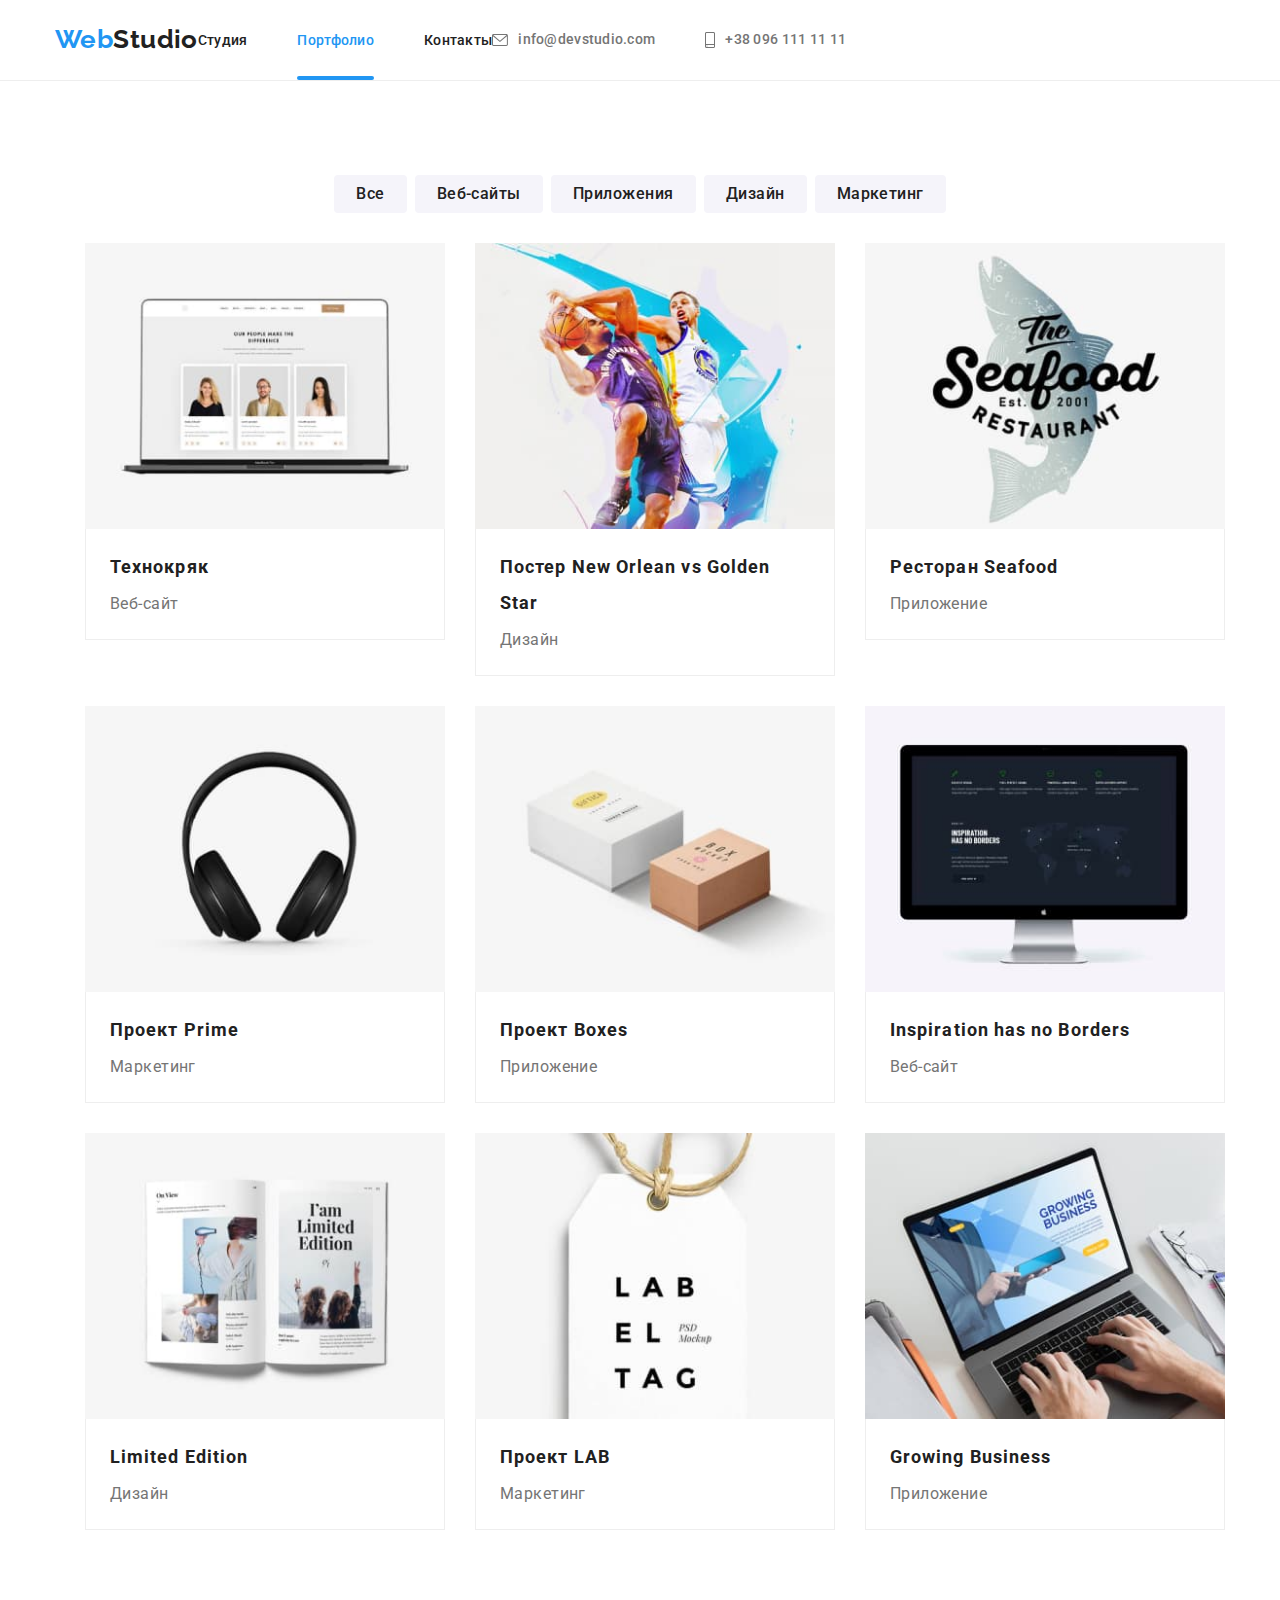
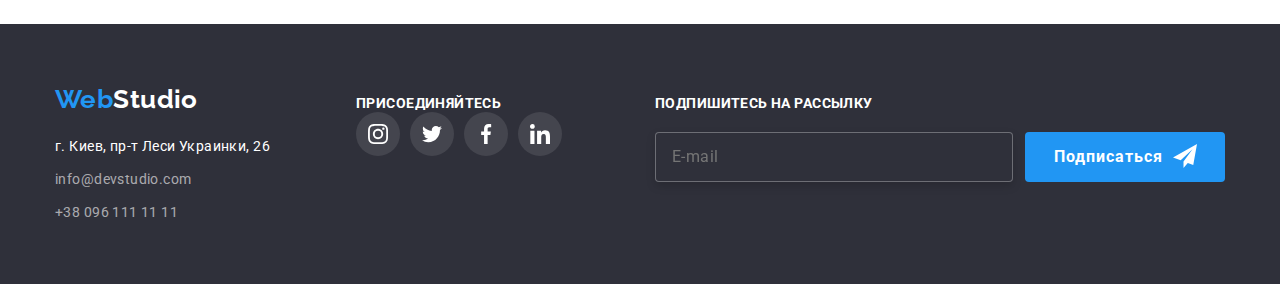
==== commit b92c8a6e: "Сформировал папки подключил стили" ====
--- a/portfolio.html
+++ b/portfolio.html
@@ -16,6 +16,7 @@
       href="https://cdn.jsdelivr.net/npm/modern-normalize@1.1.0/modern-normalize.min.css"
     />
     <link rel="stylesheet" href="./css/styles.css" />
+    <link rel="stylesheet" href="./css/main.min.css" />
   </head>
   <body>
     <!-- Шапка сайта -->
@@ -36,14 +37,18 @@
           </nav>
           <ul class="contacts__header-list list">
             <li class="contacts__item">
-              <a href="mailto:info@devstudio.com" class="contacts__email link"
+              <a
+                href="mailto:info@devstudio.com"
+                class="contacts__email contacts-header-list__contacts-email link"
                 ><svg class="icon-header" width="16" height="12">
                   <use href="./images/sprite.svg#icon-envelope"></use></svg
                 >info@devstudio.com</a
               >
             </li>
             <li class="contacts__item">
-              <a href="tel:+380961111111" class="contacts__phone link"
+              <a
+                href="tel:+380961111111"
+                class="contacts__phone contacts-header-list__contacts-phone link"
                 ><svg class="icon-header" width="10" height="16">
                   <use href="./images/sprite.svg#icon-smartphone"></use></svg
                 >+38 096 111 11 11</a
--- a/css/styles.css
+++ b/css/styles.css
@@ -115,7 +115,7 @@
   align-items: center;
 }
 /* Ссылка с логотипом */
-.logo .accent {
+.accent {
   color: var(--accent-color);
 }
 .logo {
@@ -155,7 +155,7 @@
   color: var(--accent-color);
 }
 /* Список контактов */
-.contacts__header-list .contacts__email {
+.contacts-header-list__contacts-email {
   padding: 32px 0px;
   font-weight: 500;
   display: flex;
@@ -170,7 +170,7 @@
 .contacts__header-list .contacts__email:focus {
   color: var(--accent-color);
 }
-.contacts__header-list .contacts__phone {
+.contacts-header-list__contacts-phone {
   padding: 32px 0px;
   font-weight: 500;
   display: flex;
--- a/css/main.min.css
+++ b/css/main.min.css
@@ -0,0 +1 @@
+:root{--main-font: "Roboto", sans-serif;--secondary-font: "Raleway", sans-serif;--basic-color: #212121;--secondary-color: #757575;--logo-color: #000000;--logo-footer: #ffffff;--contacts-footer: #ffffff;--contacts-list-footer: rgba(255, 255, 255, 0.6);--title: #ffffff;--button: #ffffff;--office: #ffffff;--item: #ffffff;--dark-bg: #2f303a;--secondary-bg: #f5f4fa;--accent-color: #2196f3;--accent-color-hover: #188ce8;--card-line: #eeeeee;--filter-list-card: 30px;--timing-function: cubic-bezier(0.4, 0, 0.2, 1)}.visually-hidden{position:absolute;width:1px;height:1px;margin:-1px;border:0;padding:0;white-space:nowrap;-webkit-clip-path:inset(100%);clip-path:inset(100%);clip:rect(0 0 0 0);overflow:hidden}body{font-family:var(--main-font);color:var(--basic-color);font-size:14px;letter-spacing:.03em;background-color:#fff}.section{padding-top:94px;padding-bottom:94px}address{font-style:normal}textarea{resize:none;width:448px;height:120px;padding:12px 16px;font-style:normal;font-weight:400;font-size:14px;line-height:1.14px;letter-spacing:.01em;color:rgba(117,117,117,.5)}.list{padding:0;margin:0;list-style:none}.link{text-decoration:none}ul,p,h1,h2,h3{margin-top:0;margin-bottom:0}img{display:block;max-width:100%;height:auto}.container{margin-left:auto;margin-right:auto;width:1200px;padding-left:15px;padding-right:15px}/*# sourceMappingURL=main.min.css.map */